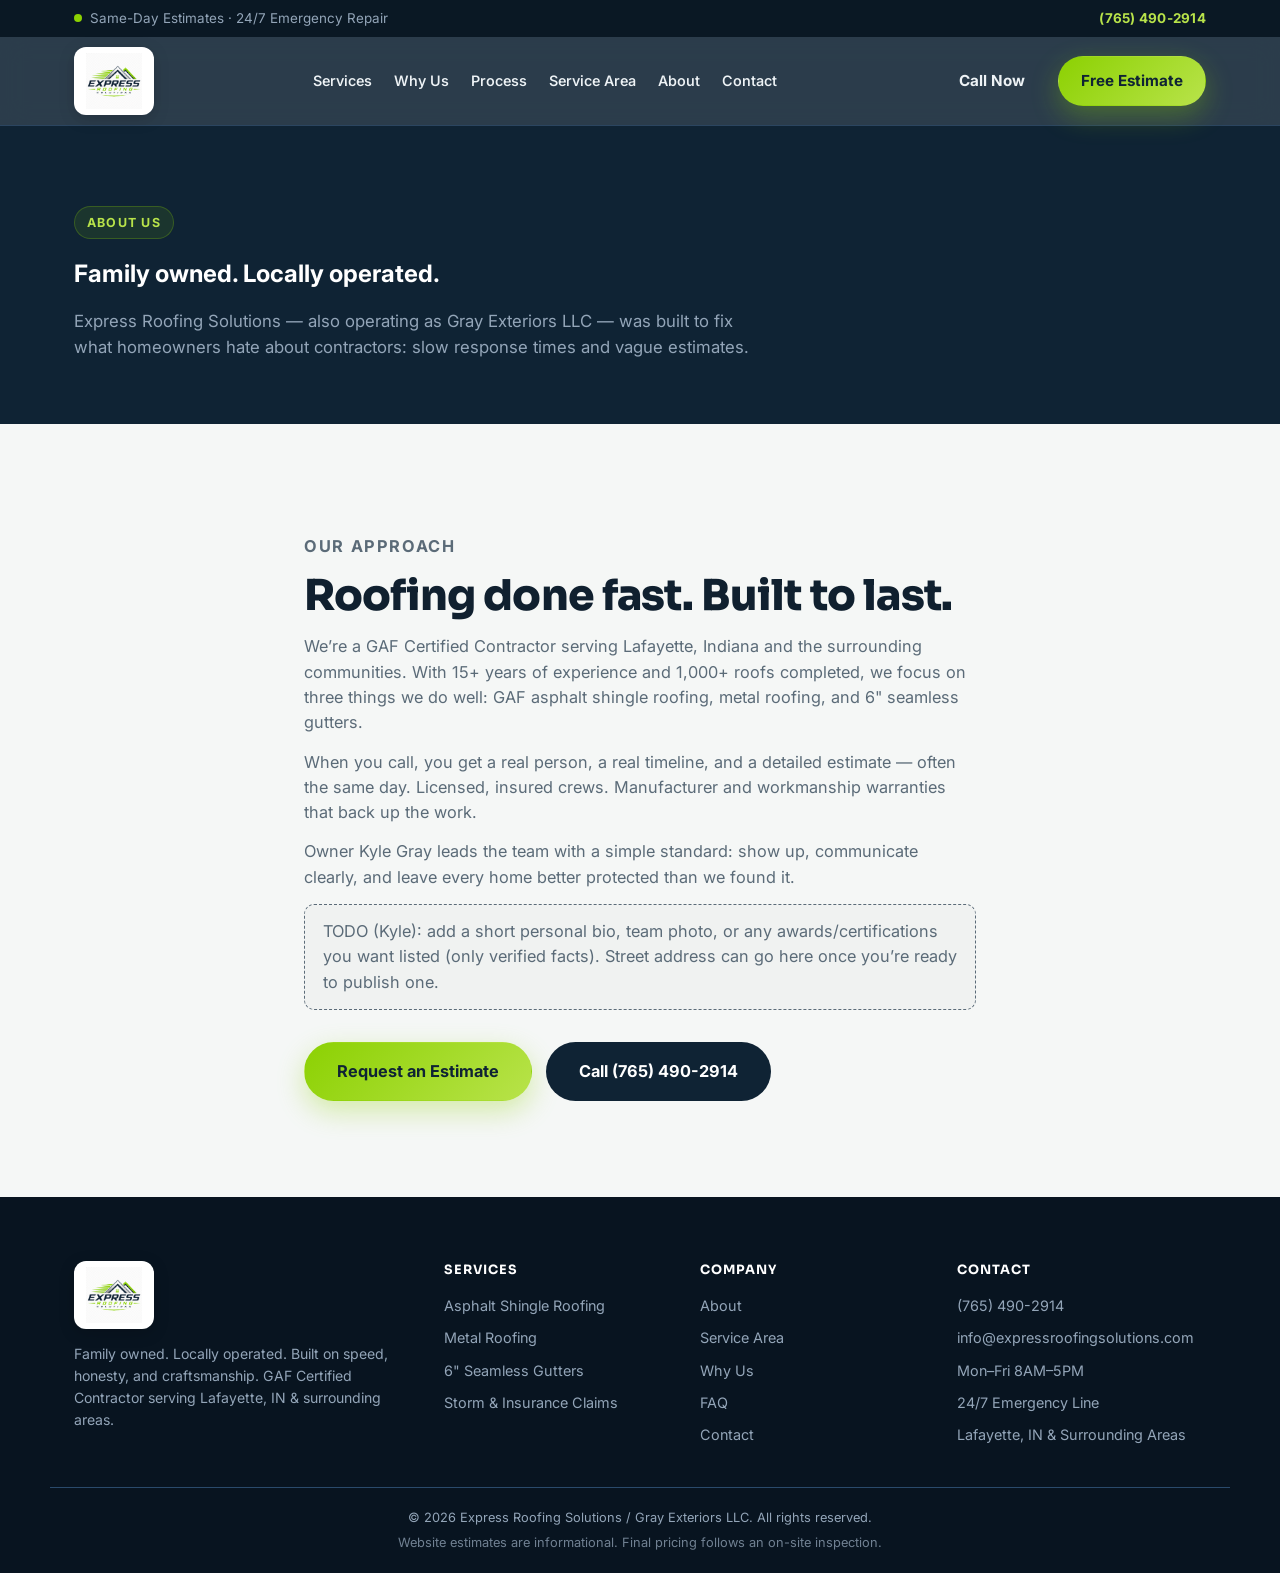
==== about.html @ 1168620a "Redesign v2: high-converting ERS marketing site Cinematic hero, sticky header + mobile CTA bar, stat" ====
<!DOCTYPE html>
<html lang="en">
<head>
<meta charset="UTF-8">
<meta name="viewport" content="width=device-width, initial-scale=1.0">
<title>About Express Roofing Solutions | Lafayette IN Roofing Contractor</title>
<meta name="description" content="Meet Express Roofing Solutions / Gray Exteriors LLC — a GAF Certified, family-owned roofing contractor serving Lafayette, IN. Call (765) 490-2914.">
<link rel="canonical" href="https://expressroofingsolutions.com/about.html">
<meta name="robots" content="index, follow">
<meta property="og:type" content="website">
<meta property="og:locale" content="en_US">
<meta property="og:site_name" content="Express Roofing Solutions">
<meta property="og:title" content="About Express Roofing Solutions | Lafayette IN Roofing Contractor">
<meta property="og:description" content="Meet Express Roofing Solutions / Gray Exteriors LLC — a GAF Certified, family-owned roofing contractor serving Lafayette, IN. Call (765) 490-2914.">
<meta property="og:url" content="https://expressroofingsolutions.com/about.html">
<meta property="og:image" content="https://expressroofingsolutions.com/assets/photos/roof-replacement-aerial.jpg">
<meta name="twitter:card" content="summary_large_image">
<meta name="twitter:title" content="About Express Roofing Solutions | Lafayette IN Roofing Contractor">
<meta name="twitter:description" content="Meet Express Roofing Solutions / Gray Exteriors LLC — a GAF Certified, family-owned roofing contractor serving Lafayette, IN. Call (765) 490-2914.">
<meta name="twitter:image" content="https://expressroofingsolutions.com/assets/photos/roof-replacement-aerial.jpg">
<link rel="preconnect" href="https://fonts.googleapis.com">
<link rel="preconnect" href="https://fonts.gstatic.com" crossorigin>
<link href="https://fonts.googleapis.com/css2?family=Inter:wght@400;500;600;700;800;900&family=Sora:wght@600;700;800&display=swap" rel="stylesheet">
<link rel="stylesheet" href="styles.css">
<link rel="icon" href="assets/favicon.svg" type="image/svg+xml">
<link rel="alternate icon" href="assets/favicon-32.png" type="image/png">
<link rel="apple-touch-icon" href="assets/apple-touch-icon.png">

</head>
<body>
<div class="topbar">
  <div class="container topbar-inner">
    <p class="topbar-msg"><span class="pulse-dot" aria-hidden="true"></span> Same-Day Estimates &middot; 24/7 Emergency Repair</p>
    <a href="tel:+17654902914" class="topbar-phone">(765) 490-2914</a>
  </div>
</div>
<header class="site-header" id="site-header">
  <div class="container header-inner">
    <a href="index.html" class="logo" aria-label="Express Roofing Solutions home">
      <span class="logo-badge"><img src="assets/logo.png" alt="Express Roofing Solutions" class="logo-img" width="180" height="72"></span>
    </a>
    <nav class="main-nav" id="main-nav" aria-label="Primary">
      <a href="index.html#services">Services</a>
      <a href="index.html#why-us">Why Us</a>
      <a href="index.html#process">Process</a>
      <a href="lafayette-roofing.html">Service Area</a>
      <a href="about.html">About</a>
      <a href="index.html#contact">Contact</a>
    </nav>
    <div class="header-cta">
      <a href="tel:+17654902914" class="btn btn-ghost">Call Now</a>
      <a href="index.html#contact" class="btn btn-primary">Free Estimate</a>
    </div>
    <button class="nav-toggle" id="nav-toggle" aria-label="Toggle menu" aria-expanded="false" aria-controls="main-nav">
      <span></span><span></span><span></span>
    </button>
  </div>
</header>
<div class="mobile-cta-bar" role="region" aria-label="Quick actions">
  <a href="tel:+17654902914" class="btn btn-outline btn-sm">Call Now</a>
  <a href="index.html#contact" class="btn btn-primary btn-sm">Free Estimate</a>
</div>


<main>
  <section class="about-hero">
    <div class="container">
      <p class="eyebrow">About Us</p>
      <h1>Family owned. Locally operated.</h1>
      <p class="section-sub" style="margin-top:16px">Express Roofing Solutions — also operating as Gray Exteriors LLC — was built to fix what homeowners hate about contractors: slow response times and vague estimates.</p>
    </div>
  </section>
  <section class="service-detail">
    <div class="container prose">
      <p class="section-eyebrow">Our Approach</p>
      <h2 class="section-title">Roofing done fast. Built to last.</h2>
      <p>We’re a GAF Certified Contractor serving Lafayette, Indiana and the surrounding communities. With 15+ years of experience and 1,000+ roofs completed, we focus on three things we do well: GAF asphalt shingle roofing, metal roofing, and 6&quot; seamless gutters.</p>
      <p>When you call, you get a real person, a real timeline, and a detailed estimate — often the same day. Licensed, insured crews. Manufacturer and workmanship warranties that back up the work.</p>
      <p>Owner Kyle Gray leads the team with a simple standard: show up, communicate clearly, and leave every home better protected than we found it.</p>
      <p class="placeholder-note">TODO (Kyle): add a short personal bio, team photo, or any awards/certifications you want listed (only verified facts). Street address can go here once you’re ready to publish one.</p>
      <div class="hero-actions" style="margin-top:32px">
        <a href="index.html#contact" class="btn btn-primary btn-lg">Request an Estimate</a>
        <a href="tel:+17654902914" class="btn btn-dark btn-lg">Call (765) 490-2914</a>
      </div>
    </div>
  </section>
</main>

<footer class="site-footer">
  <div class="container footer-inner">
    <div class="footer-brand">
      <a href="index.html" class="logo" aria-label="Express Roofing Solutions home">
        <span class="logo-badge"><img src="assets/logo.png" alt="Express Roofing Solutions" class="logo-img" width="160" height="64"></span>
      </a>
      <p>Family owned. Locally operated. Built on speed, honesty, and craftsmanship. GAF Certified Contractor serving Lafayette, IN &amp; surrounding areas.</p>
    </div>
    <div class="footer-col">
      <h5>Services</h5>
      <a href="asphalt-shingle-roofing.html">Asphalt Shingle Roofing</a>
      <a href="metal-roofing.html">Metal Roofing</a>
      <a href="seamless-gutters.html">6&quot; Seamless Gutters</a>
      <a href="storm-damage-insurance-claims.html">Storm &amp; Insurance Claims</a>
    </div>
    <div class="footer-col">
      <h5>Company</h5>
      <a href="about.html">About</a>
      <a href="lafayette-roofing.html">Service Area</a>
      <a href="index.html#why-us">Why Us</a>
      <a href="index.html#faq">FAQ</a>
      <a href="index.html#contact">Contact</a>
    </div>
    <div class="footer-col">
      <h5>Contact</h5>
      <a href="tel:+17654902914">(765) 490-2914</a>
      <a href="mailto:info@expressroofingsolutions.com">info@expressroofingsolutions.com</a>
      <span>Mon–Fri 8AM–5PM</span>
      <span>24/7 Emergency Line</span>
      <span>Lafayette, IN &amp; Surrounding Areas</span>
    </div>
  </div>
  <div class="container footer-bottom">
    <p>© 2026 Express Roofing Solutions / Gray Exteriors LLC. All rights reserved.</p>
    <p class="footer-fine">Website estimates are informational. Final pricing follows an on-site inspection.</p>
  </div>
</footer>
<script src="script.js" defer></script>

</body>
</html>
---- styles.css ----
/* ===========================================================
   Express Roofing Solutions — redesign-v2
   Palette: navy #0f2334 / #16304a / #1b3a58 · lime #8cd102
   =========================================================== */

:root {
  --bg: #0f2334;
  --bg-alt: #16304a;
  --surface: #1b3a58;
  --border: #2a4a6b;
  --white: #ffffff;
  --text: #eef3f6;
  --text-muted: #93a5b8;
  --accent: #8cd102;
  --accent-2: #b8e34a;
  --accent-contrast: #0f2334;
  --light-bg: #f5f7f6;
  --light-surface: #ffffff;
  --light-text: #10202f;
  --light-muted: #5b6b78;
  --font-head: "Sora", "Inter", system-ui, sans-serif;
  --font-body: "Inter", system-ui, sans-serif;
  --radius: 16px;
  --radius-sm: 10px;
  --container: 1180px;
  --shadow-lg: 0 24px 60px rgba(0,0,0,.45);
  --shadow-card: 0 16px 40px rgba(15,35,52,.1);
  --ease: cubic-bezier(.22,.61,.36,1);
}

* { box-sizing: border-box; margin: 0; padding: 0; }
html { scroll-behavior: smooth; scroll-padding-top: 96px; }
body {
  font-family: var(--font-body);
  background: var(--light-bg);
  color: var(--light-text);
  line-height: 1.55;
  -webkit-font-smoothing: antialiased;
  overflow-x: hidden;
}
img, svg { display: block; max-width: 100%; height: auto; }
a { color: inherit; text-decoration: none; }
ul { list-style: none; }
button { font: inherit; cursor: pointer; }
:focus-visible { outline: 3px solid var(--accent); outline-offset: 3px; }

.container { max-width: var(--container); margin: 0 auto; padding: 0 24px; }
.sr-only { position:absolute; width:1px; height:1px; padding:0; margin:-1px; overflow:hidden; clip:rect(0,0,0,0); border:0; }

/* Reveal on scroll */
.reveal { opacity: 0; transform: translateY(28px); transition: opacity .7s var(--ease), transform .7s var(--ease); }
.reveal.is-visible { opacity: 1; transform: none; }
.reveal-delay-1 { transition-delay: .08s; }
.reveal-delay-2 { transition-delay: .16s; }
.reveal-delay-3 { transition-delay: .24s; }

/* Buttons */
.btn {
  display: inline-flex; align-items: center; justify-content: center; gap: 8px;
  padding: 12px 22px; border-radius: 999px; font-weight: 700; font-size: .95rem;
  border: 1px solid transparent; transition: transform .18s var(--ease), box-shadow .2s ease, background .2s ease, border-color .2s ease, color .2s ease;
  white-space: nowrap;
}
.btn:hover { transform: translateY(-2px); }
.btn:active { transform: translateY(0); }
.btn-primary {
  background: linear-gradient(135deg, var(--accent), var(--accent-2));
  color: var(--accent-contrast);
  box-shadow: 0 10px 28px rgba(140,209,2,.32);
}
.btn-primary:hover { box-shadow: 0 14px 34px rgba(140,209,2,.42); }
.btn-outline { border-color: rgba(255,255,255,.28); color: var(--text); background: rgba(255,255,255,.04); backdrop-filter: blur(6px); }
.btn-outline:hover { border-color: var(--accent-2); color: var(--accent-2); }
.btn-ghost { color: var(--text); background: transparent; }
.btn-lg { padding: 16px 32px; font-size: 1.02rem; }
.btn-sm { padding: 10px 16px; font-size: .88rem; }
.btn-dark {
  background: var(--bg); color: var(--white); box-shadow: none;
}
.btn-dark:hover { background: var(--bg-alt); }

/* Top bar */
.topbar { background: #0a1824; color: var(--text-muted); font-size: .84rem; }
.topbar-inner { display:flex; justify-content:space-between; align-items:center; padding: 8px 24px; gap: 12px; }
.topbar-msg { display:flex; align-items:center; gap: 8px; }
.pulse-dot {
  width: 8px; height: 8px; border-radius: 50%; background: var(--accent);
  box-shadow: 0 0 0 0 rgba(140,209,2,.55); animation: pulse 2s infinite;
}
@keyframes pulse {
  0% { box-shadow: 0 0 0 0 rgba(140,209,2,.55); }
  70% { box-shadow: 0 0 0 10px rgba(140,209,2,0); }
  100% { box-shadow: 0 0 0 0 rgba(140,209,2,0); }
}
.topbar-phone { color: var(--accent-2); font-weight: 700; letter-spacing: .02em; }

/* Header */
.site-header {
  position: sticky; top: 0; z-index: 100;
  background: rgba(15,35,52,.88);
  backdrop-filter: blur(14px) saturate(140%);
  border-bottom: 1px solid rgba(42,74,107,.65);
  transition: box-shadow .25s ease, background .25s ease;
}
.site-header.scrolled { box-shadow: 0 12px 32px rgba(0,0,0,.35); background: rgba(10,24,36,.95); }
.header-inner { display:flex; align-items:center; justify-content:space-between; padding: 10px 24px; gap: 20px; }
.logo { display:flex; align-items:center; }
.logo-badge {
  display:flex; align-items:center; background: var(--white);
  border-radius: 12px; padding: 6px 12px;
  box-shadow: 0 4px 16px rgba(0,0,0,.18);
}
.logo-img { height: 56px; width: auto; }
.main-nav { display:flex; gap: 22px; flex-wrap: wrap; }
.main-nav a {
  color: var(--text); font-weight: 550; font-size: .9rem;
  position: relative; transition: color .2s ease;
}
.main-nav a::after {
  content:""; position:absolute; left:0; right:100%; bottom:-6px; height:2px;
  background: linear-gradient(90deg, var(--accent), var(--accent-2));
  transition: right .25s var(--ease);
}
.main-nav a:hover, .main-nav a.is-active { color: var(--accent-2); }
.main-nav a:hover::after, .main-nav a.is-active::after { right: 0; }
.header-cta { display:flex; align-items:center; gap: 10px; }
.nav-toggle {
  display:none; flex-direction:column; gap:5px; background:none; border:none; padding:8px;
}
.nav-toggle span { width:22px; height:2px; background:var(--white); border-radius:2px; transition: transform .2s ease, opacity .2s ease; }

/* Mobile CTA bar */
.mobile-cta-bar {
  display: none;
  position: fixed; left: 12px; right: 12px; bottom: 12px; z-index: 90;
  gap: 8px; padding: 10px; border-radius: 999px;
  background: rgba(15,35,52,.94); backdrop-filter: blur(12px);
  border: 1px solid var(--border); box-shadow: 0 16px 40px rgba(0,0,0,.4);
}
.mobile-cta-bar .btn { flex: 1; }

/* Hero */
.hero {
  position: relative; background:
    radial-gradient(ellipse 80% 60% at 85% -10%, rgba(140,209,2,.18), transparent 55%),
    radial-gradient(ellipse 50% 40% at 10% 100%, rgba(27,58,88,.9), transparent 60%),
    linear-gradient(165deg, #0a1824 0%, var(--bg) 45%, #132b40 100%);
  color: var(--white); overflow: hidden; padding: 72px 0 64px; min-height: min(88vh, 820px);
  display: flex; align-items: center;
}
.hero-grid-bg {
  position:absolute; inset:0; opacity:.18; pointer-events:none;
  background-image:
    linear-gradient(rgba(255,255,255,.04) 1px, transparent 1px),
    linear-gradient(90deg, rgba(255,255,255,.04) 1px, transparent 1px);
  background-size: 48px 48px;
  mask-image: radial-gradient(ellipse at center, black 30%, transparent 75%);
}
.hero-inner {
  display:grid; grid-template-columns: 1.05fr .95fr; align-items:center; gap: 48px; position:relative;
}
.eyebrow {
  display:inline-flex; align-items:center; gap:8px;
  color: var(--accent-2); font-weight: 700; letter-spacing: .1em; text-transform: uppercase;
  font-size: .78rem; margin-bottom: 16px;
  padding: 6px 12px; border-radius: 999px;
  background: rgba(140,209,2,.1); border: 1px solid rgba(140,209,2,.25);
}
.hero h1 {
  font-family: var(--font-head);
  font-size: clamp(2.55rem, 5.4vw, 4rem);
  font-weight: 800; line-height: 1.05; letter-spacing: -.025em;
}
.text-accent {
  background: linear-gradient(120deg, var(--accent), var(--accent-2));
  -webkit-background-clip: text; background-clip: text; color: transparent;
}
.hero-sub { margin-top: 20px; color: var(--text-muted); font-size: 1.08rem; max-width: 48ch; }
.hero-actions { display:flex; gap: 14px; flex-wrap: wrap; margin-top: 30px; }
.hero-trust { display:flex; gap: 18px; margin-top: 32px; flex-wrap: wrap; }
.hero-trust li {
  color: var(--text-muted); font-size: .84rem; font-weight: 600;
  padding-left: 20px; position: relative;
}
.hero-trust li::before {
  content: ""; position:absolute; left:0; top: .35em; width: 12px; height: 12px;
  background: url("data:image/svg+xml,%3Csvg xmlns='http://www.w3.org/2000/svg' viewBox='0 0 16 16' fill='%238cd102'%3E%3Cpath d='M6.5 11.5 3 8l1.2-1.2L6.5 9.1l5.3-5.3L13 5z'/%3E%3C/svg%3E") center/contain no-repeat;
}
.hero-visual { position: relative; }
.hero-photo-frame {
  position: relative; border-radius: calc(var(--radius) + 4px); overflow: hidden;
  border: 1px solid rgba(255,255,255,.12); box-shadow: var(--shadow-lg);
}
.hero-photo { width: 100%; height: 440px; object-fit: cover; display:block; }
.hero-photo-frame::after {
  content:""; position:absolute; inset:0;
  background: linear-gradient(180deg, transparent 55%, rgba(10,24,36,.55));
  pointer-events:none;
}
.hero-badge {
  position:absolute; left: 18px; bottom: 18px; z-index: 2;
  background: rgba(15,35,52,.88); border: 1px solid rgba(140,209,2,.35);
  color: var(--white); padding: 12px 16px; border-radius: 14px; backdrop-filter: blur(8px);
  display:flex; flex-direction:column; gap: 2px;
}
.hero-badge strong { color: var(--accent-2); font-family: var(--font-head); font-size: 1.15rem; }
.hero-badge span { font-size: .78rem; color: var(--text-muted); }
.hero-float {
  position:absolute; top: 18px; right: -12px; z-index: 3;
  background: linear-gradient(135deg, var(--accent), var(--accent-2));
  color: var(--accent-contrast); font-weight: 800; font-size: .78rem;
  padding: 10px 14px; border-radius: 12px; box-shadow: 0 12px 28px rgba(140,209,2,.35);
  transform: rotate(3deg);
}

/* Stats */
.stats {
  background: linear-gradient(90deg, var(--bg-alt), #1a3550 50%, var(--bg-alt));
  border-block: 1px solid var(--border);
}
.stats-grid {
  display:grid; grid-template-columns: repeat(4, 1fr); padding: 40px 24px; gap: 12px;
}
.stat {
  text-align:center; display:flex; flex-direction:column; gap: 6px;
  padding: 8px; border-right: 1px solid var(--border);
}
.stat:last-child { border-right: none; }
.stat-num {
  font-family: var(--font-head); font-size: 2rem; font-weight: 800;
  background: linear-gradient(120deg, var(--accent-2), var(--accent));
  -webkit-background-clip: text; background-clip: text; color: transparent;
}
.stat-label { font-size: .78rem; color: var(--text-muted); text-transform: uppercase; letter-spacing: .06em; }

/* Sections */
section { padding: 96px 0; }
.section-eyebrow {
  color: var(--accent); font-weight: 700; text-transform: uppercase;
  letter-spacing: .1em; font-size: .78rem; margin-bottom: 12px;
}
.section-title {
  font-family: var(--font-head);
  font-size: clamp(1.85rem, 3.5vw, 2.65rem);
  font-weight: 800; letter-spacing: -.02em; max-width: 22ch; line-height: 1.15;
}
.section-sub { color: var(--light-muted); margin-top: 14px; max-width: 62ch; font-size: 1.05rem; }
.section-head { margin-bottom: 12px; }

/* Services */
.services { background: var(--light-bg); }
.services-grid { display:grid; grid-template-columns: repeat(3, 1fr); gap: 22px; margin-top: 48px; }
.service-card {
  background: var(--light-surface); border: 1px solid #e2e8ec; border-radius: var(--radius);
  overflow: hidden; transition: transform .25s var(--ease), box-shadow .25s ease, border-color .25s ease;
  display: flex; flex-direction: column; height: 100%;
}
.service-card:hover {
  transform: translateY(-6px); box-shadow: var(--shadow-card); border-color: rgba(140,209,2,.45);
}
.service-photo-link { display:block; overflow:hidden; position:relative; }
.service-photo { width:100%; height: 210px; object-fit: cover; transition: transform .45s var(--ease); }
.service-card:hover .service-photo { transform: scale(1.07); }
.service-photo-fallback {
  height: 210px; display:flex; align-items:center; justify-content:center; text-align:center;
  background: linear-gradient(145deg, var(--bg), var(--surface)); color: var(--text-muted);
  padding: 24px; font-size: .9rem; font-weight: 600;
}
.service-body { padding: 24px 22px 26px; display:flex; flex-direction:column; gap: 10px; flex:1; }
.service-card h3 { font-family: var(--font-head); font-size: 1.2rem; }
.service-card p { color: var(--light-muted); font-size: .94rem; flex:1; }
.service-link { font-weight: 700; font-size: .9rem; color: #5f9000; }
.service-link:hover { color: var(--accent-contrast); }

/* Why us */
.why-us {
  background:
    radial-gradient(ellipse at 0% 50%, rgba(140,209,2,.12), transparent 45%),
    var(--bg);
  color: var(--white);
}
.why-us .section-sub { color: var(--text-muted); }
.why-grid { display:grid; grid-template-columns: repeat(2, 1fr); gap: 18px; margin-top: 42px; }
.why-item {
  background: rgba(255,255,255,.03); border: 1px solid rgba(255,255,255,.08);
  border-radius: var(--radius); padding: 24px; position: relative; overflow: hidden;
  transition: border-color .2s ease, transform .2s ease;
}
.why-item:hover { border-color: rgba(140,209,2,.4); transform: translateY(-3px); }
.why-item::before {
  content:""; position:absolute; left:0; top:0; bottom:0; width:3px;
  background: linear-gradient(180deg, var(--accent), var(--accent-2));
}
.why-icon {
  width: 42px; height: 42px; border-radius: 12px; margin-bottom: 14px;
  display:grid; place-items:center;
  background: rgba(140,209,2,.12); color: var(--accent-2); font-size: 1.2rem;
}
.why-item h4 { font-family: var(--font-head); margin-bottom: 8px; font-size: 1.05rem; }
.why-item p { color: var(--text-muted); font-size: .93rem; }

/* Process */
.process { background: var(--light-bg); }
.process-grid { display:grid; grid-template-columns: repeat(4, 1fr); gap: 18px; margin-top: 48px; position:relative; }
.process-step {
  background: var(--light-surface); border-radius: var(--radius); padding: 28px 22px;
  border: 1px solid #e2e8ec; position: relative; transition: transform .2s ease, box-shadow .2s ease;
}
.process-step:hover { transform: translateY(-4px); box-shadow: var(--shadow-card); }
.process-num {
  font-family: var(--font-head); font-size: 2.4rem; font-weight: 800;
  background: linear-gradient(135deg, rgba(140,209,2,.35), rgba(140,209,2,.05));
  -webkit-background-clip: text; background-clip: text; color: transparent;
  line-height: 1;
}
.process-step h3 { font-family: var(--font-head); margin: 12px 0 8px; font-size: 1.08rem; }
.process-step p { color: var(--light-muted); font-size: .92rem; }

/* Gallery */
.gallery { background: var(--bg); color: var(--white); }
.gallery .section-sub { color: var(--text-muted); }
.gallery-grid { display:grid; grid-template-columns: repeat(3, 1fr); gap: 16px; margin-top: 42px; }
.gallery-item, .gallery-thumb {
  padding:0; border:none; background:none; cursor:pointer; border-radius: var(--radius);
  overflow:hidden; aspect-ratio: 4/3; border: 1px solid var(--border); position:relative;
}
.gallery-item img, .gallery-thumb img { width:100%; height:100%; object-fit:cover; transition: transform .4s var(--ease); }
.gallery-item:hover img, .gallery-thumb:hover img { transform: scale(1.06); }
.gallery-placeholder {
  display:flex; flex-direction:column; align-items:center; justify-content:center; gap: 8px;
  background: linear-gradient(145deg, var(--bg-alt), var(--surface));
  color: var(--text-muted); text-align:center; padding: 20px; height:100%;
  border: 1px dashed var(--border); border-radius: var(--radius);
}
.gallery-placeholder strong { color: var(--accent-2); font-size: .85rem; letter-spacing: .04em; text-transform: uppercase; }
.gallery-placeholder span { font-size: .82rem; max-width: 22ch; }
.gallery-caption {
  position:absolute; left:0; right:0; bottom:0; padding: 12px 14px;
  background: linear-gradient(transparent, rgba(0,0,0,.7)); color:#fff; font-size: .82rem; font-weight: 600;
  text-align:left;
}

/* Storm / insurance */
.storm {
  background: linear-gradient(120deg, #101f2e, #16304a 40%, #1a3d2a);
  color: var(--white); position: relative; overflow: hidden;
}
.storm-inner { display:grid; grid-template-columns: 1.1fr .9fr; gap: 40px; align-items:center; position:relative; }
.storm .section-sub { color: var(--text-muted); }
.storm-list { margin-top: 24px; display:flex; flex-direction:column; gap: 12px; }
.storm-list li {
  display:flex; gap: 12px; align-items:flex-start; color: var(--text);
  background: rgba(255,255,255,.04); border: 1px solid rgba(255,255,255,.08);
  border-radius: 12px; padding: 14px 16px;
}
.storm-list li::before { content:"✓"; color: var(--accent-2); font-weight: 800; }
.storm-panel {
  background: rgba(15,35,52,.55); border: 1px solid rgba(140,209,2,.3);
  border-radius: var(--radius); padding: 28px; backdrop-filter: blur(8px);
}
.storm-panel h3 { font-family: var(--font-head); margin-bottom: 10px; }
.storm-panel p { color: var(--text-muted); margin-bottom: 20px; font-size: .95rem; }

/* Service area */
.service-area { background: var(--light-bg); }
.towns-grid {
  display:grid; grid-template-columns: repeat(5, 1fr); gap: 12px; margin-top: 40px;
}
.town-chip {
  background: var(--light-surface); border: 1px solid #e2e8ec; border-radius: 12px;
  padding: 14px 12px; text-align:center; font-weight: 650; font-size: .92rem;
  transition: border-color .2s ease, transform .2s ease, box-shadow .2s ease;
}
.town-chip:hover { border-color: var(--accent); transform: translateY(-2px); box-shadow: 0 8px 20px rgba(15,35,52,.08); }

/* Financing / warranty callout */
.callout-strip {
  background: var(--light-surface); border: 1px solid #e2e8ec; border-radius: var(--radius);
  padding: 28px; display:grid; grid-template-columns: 1fr 1fr; gap: 24px; margin-top: 48px;
}
.callout-card h3 { font-family: var(--font-head); margin-bottom: 8px; font-size: 1.1rem; }
.callout-card p { color: var(--light-muted); font-size: .94rem; }

/* FAQ */
.faq { background: var(--bg); color: var(--white); }
.faq .section-sub { color: var(--text-muted); }
.faq-list { margin-top: 40px; display:flex; flex-direction:column; gap: 10px; max-width: 820px; }
.faq-item {
  border: 1px solid var(--border); border-radius: 14px; background: rgba(255,255,255,.03);
  overflow: hidden;
}
.faq-item summary {
  list-style: none; cursor: pointer; padding: 18px 20px; font-weight: 700;
  font-family: var(--font-head); display:flex; justify-content:space-between; gap: 16px; align-items:center;
}
.faq-item summary::-webkit-details-marker { display:none; }
.faq-item summary::after {
  content:"+"; color: var(--accent-2); font-size: 1.4rem; font-weight: 500; line-height: 1;
  transition: transform .2s ease;
}
.faq-item[open] summary::after { content:"–"; }
.faq-item .faq-body { padding: 0 20px 18px; color: var(--text-muted); font-size: .95rem; }

/* CTA banner */
.cta-banner {
  background: linear-gradient(120deg, var(--accent), var(--accent-2));
  color: var(--accent-contrast); text-align: center; padding: 72px 0;
}
.cta-inner h2 { font-family: var(--font-head); font-size: clamp(1.7rem, 3.2vw, 2.4rem); font-weight: 800; }
.cta-inner p { margin: 12px 0 26px; opacity: .85; font-size: 1.05rem; }
.cta-actions { display:flex; gap: 12px; justify-content:center; flex-wrap:wrap; }

/* Contact */
.contact { background: var(--bg); color: var(--white); }
.contact .section-sub { color: var(--text-muted); }
.contact-inner { display:grid; grid-template-columns: 1fr 1.05fr; gap: 48px; align-items:start; }
.contact-details { margin-top: 28px; display:flex; flex-direction:column; gap: 12px; }
.contact-details a { color: var(--accent-2); font-weight: 650; }
.contact-details li { color: var(--text-muted); font-size: .95rem; }
.contact-details strong { color: var(--text); }
.contact-form-wrapper {
  background: var(--surface); border: 1px solid var(--border); border-radius: var(--radius);
  padding: 12px; min-height: 520px; box-shadow: 0 20px 50px rgba(0,0,0,.25);
}
.contact-form-wrapper iframe {
  width:100%; height:100%; min-height: 500px; border:none; border-radius: 10px;
}
.instant-estimate {
  margin-top: 22px; padding: 16px 18px; border-radius: 12px;
  border: 1px dashed rgba(140,209,2,.4); background: rgba(140,209,2,.06);
}
.instant-estimate p { color: var(--text-muted); font-size: .88rem; margin-bottom: 10px; }
.instant-estimate a { color: var(--accent-2); font-weight: 700; font-size: .92rem; }

/* Testimonials placeholder (hidden until real reviews) */
.testimonials-placeholder { display: none !important; }

/* Service pages */
.service-hero {
  background:
    radial-gradient(ellipse at 80% 0%, rgba(140,209,2,.15), transparent 50%),
    var(--bg);
  color: var(--white); padding: 72px 0 64px;
}
.back-link {
  display:inline-flex; align-items:center; gap:6px; color: var(--text-muted);
  font-size: .85rem; font-weight: 650; margin-bottom: 20px;
}
.back-link:hover { color: var(--accent-2); }
.service-hero h1 {
  font-family: var(--font-head); font-size: clamp(2rem, 4.5vw, 3.1rem);
  font-weight: 800; letter-spacing: -.02em; max-width: 18ch;
}
.service-hero .hero-sub { max-width: 60ch; }
.service-hero .hero-actions { margin-top: 26px; }
.service-detail { background: var(--light-bg); }
.placeholder-note {
  margin-top: 18px; padding: 14px 18px; border: 1px dashed var(--light-muted);
  border-radius: 10px; font-size: .85rem; color: var(--light-muted); background: rgba(0,0,0,.02);
}
.service-colors { background: var(--bg); color: var(--white); }
.service-colors .section-sub, .service-colors .placeholder-note { color: var(--text-muted); }
.service-colors .placeholder-note { border-color: var(--border); background: transparent; }
.color-grid { display:grid; grid-template-columns: repeat(6, 1fr); gap: 14px; margin-top: 32px; }
.color-swatch {
  border-radius: 10px; overflow:hidden; border: 1px solid var(--border);
  background: var(--surface); text-align:center;
}
.color-swatch-block { height: 64px; }
.color-swatch span { display:block; padding: 8px 6px; font-size: .72rem; font-weight: 600; color: var(--text-muted); }
.service-warranty { background: var(--light-bg); }
.warranty-grid { display:grid; grid-template-columns: repeat(2, 1fr); gap: 20px; margin-top: 32px; }
.warranty-card {
  background: var(--light-surface); border: 1px solid #e2e8ec; border-radius: var(--radius); padding: 24px;
}
.warranty-card h4 { font-family: var(--font-head); margin-bottom: 8px; }
.warranty-card p { color: var(--light-muted); font-size: .92rem; }

/* Lightbox */
.lightbox {
  position: fixed; inset: 0; background: rgba(8,15,24,.92);
  display:flex; align-items:center; justify-content:center; z-index: 1000; padding: 40px;
}
.lightbox[hidden] { display:none; }
.lightbox img { max-width: 90vw; max-height: 85vh; border-radius: 10px; box-shadow: 0 30px 80px rgba(0,0,0,.6); }
.lightbox-close {
  position:absolute; top:22px; right:28px; background:none; border:none;
  color: var(--white); font-size: 2.4rem; line-height:1;
}
.lightbox-close:hover { color: var(--accent-2); }

/* About page extras */
.prose { max-width: 72ch; }
.prose p { margin-top: 14px; color: var(--light-muted); font-size: 1.02rem; }
.about-hero { background: var(--bg); color: var(--white); padding: 80px 0 64px; }
.about-hero .section-sub { color: var(--text-muted); }

/* Footer */
.site-footer { background: #081420; color: var(--text-muted); padding-top: 64px; }
.footer-inner {
  display:grid; grid-template-columns: 1.5fr 1fr 1fr 1.1fr; gap: 30px;
  padding-bottom: 40px; border-bottom: 1px solid var(--border);
}
.footer-brand p { margin-top: 14px; font-size: .88rem; max-width: 36ch; }
.footer-col { display:flex; flex-direction:column; gap: 10px; }
.footer-col h5 {
  font-family: var(--font-head); color: var(--white); font-size: .8rem;
  text-transform: uppercase; letter-spacing: .08em; margin-bottom: 4px;
}
.footer-col a, .footer-col span { font-size: .9rem; }
.footer-col a:hover { color: var(--accent-2); }
.footer-bottom { padding: 20px 24px; font-size: .8rem; text-align:center; display:flex; flex-direction:column; gap: 6px; }
.footer-fine { opacity: .75; }

/* Responsive */
@media (max-width: 1024px) {
  .process-grid { grid-template-columns: repeat(2, 1fr); }
  .towns-grid { grid-template-columns: repeat(3, 1fr); }
  .hero-photo { height: 340px; }
}
@media (max-width: 960px) {
  .hero-inner, .storm-inner, .contact-inner { grid-template-columns: 1fr; }
  .hero-visual { order: -1; }
  .hero-photo { height: 260px; }
  .hero-float { right: 12px; top: 12px; }
  .services-grid { grid-template-columns: 1fr; }
  .why-grid { grid-template-columns: 1fr; }
  .gallery-grid { grid-template-columns: 1fr 1fr; }
  .footer-inner { grid-template-columns: 1fr 1fr; }
  .stats-grid { grid-template-columns: repeat(2, 1fr); gap: 20px; }
  .stat:nth-child(2) { border-right: none; }
  .callout-strip { grid-template-columns: 1fr; }
  .color-grid { grid-template-columns: repeat(3, 1fr); }
  .warranty-grid { grid-template-columns: 1fr; }
  .logo-img { height: 48px; }
}
@media (max-width: 720px) {
  .main-nav, .header-cta { display: none; }
  .nav-toggle { display: flex; }
  .site-header.open .main-nav {
    display:flex; flex-direction:column; position:absolute;
    top:100%; left:0; right:0; background: var(--bg);
    padding: 18px 24px; border-bottom: 1px solid var(--border); gap: 16px;
  }
  .site-header.open .header-cta {
    display:flex; position:absolute; top: calc(100% + 220px);
    left:0; right:0; background: var(--bg); padding: 0 24px 20px; flex-direction:column;
  }
  .mobile-cta-bar { display:flex; }
  body { padding-bottom: 76px; }
  .topbar-inner { flex-direction: column; gap: 4px; text-align: center; }
  .process-grid, .gallery-grid, .towns-grid, .footer-inner { grid-template-columns: 1fr; }
  .stats-grid { grid-template-columns: 1fr 1fr; }
  section { padding: 72px 0; }
}
@media (prefers-reduced-motion: reduce) {
  html { scroll-behavior: auto; }
  .reveal { opacity: 1; transform: none; transition: none; }
  .pulse-dot { animation: none; }
  .btn:hover, .service-card:hover, .process-step:hover { transform: none; }
}
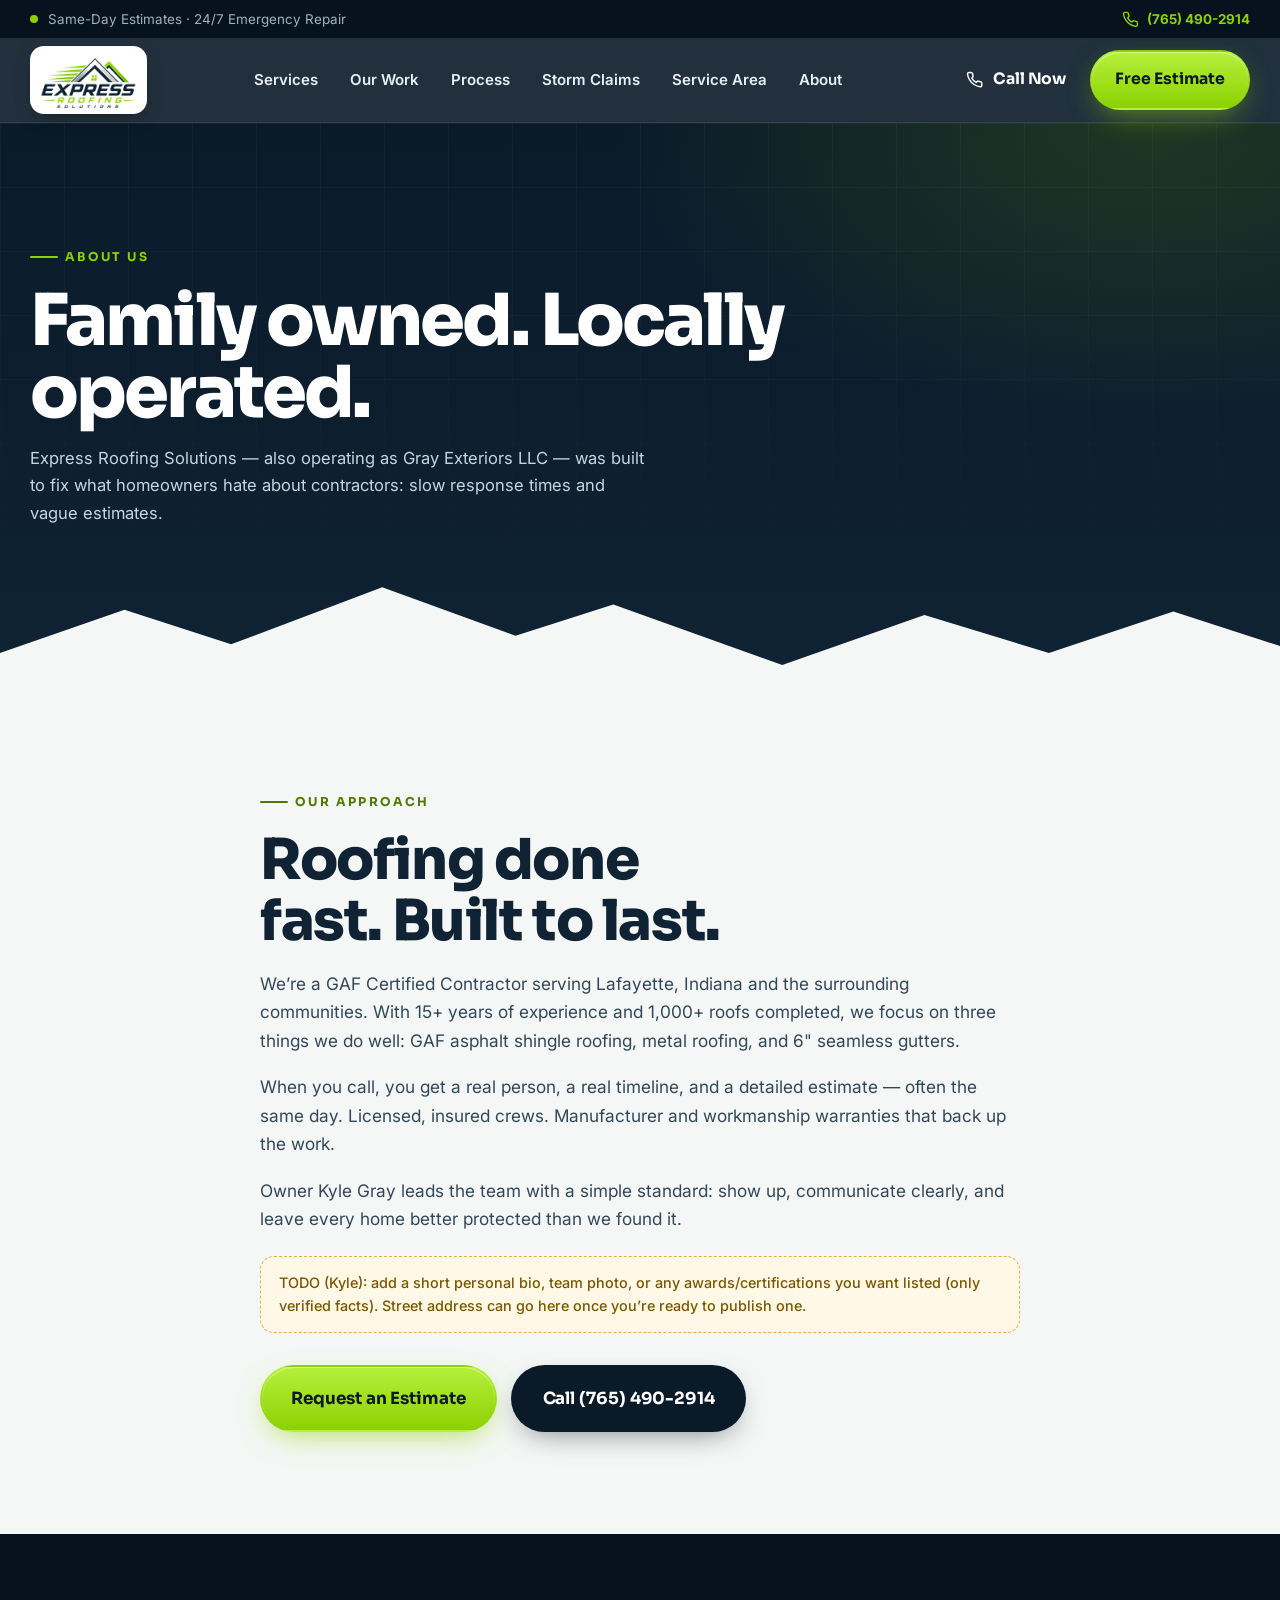
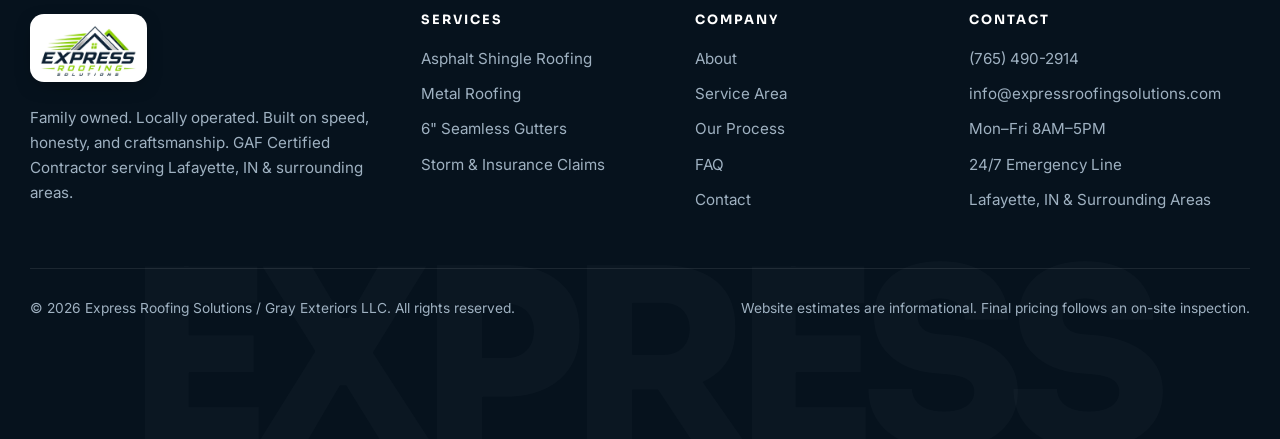
==== commit 8fafbe03: "Redesign v3: cinematic hero, bento services, before/after slider, sticky timeline, SVG service map, " ====
--- a/about.html
+++ b/about.html
@@ -2,6 +2,7 @@
 <html lang="en">
 <head>
 <meta charset="UTF-8">
+<meta name="theme-color" content="#0a1a29">
 <meta name="viewport" content="width=device-width, initial-scale=1.0">
 <title>About Express Roofing Solutions | Lafayette IN Roofing Contractor</title>
 <meta name="description" content="Meet Express Roofing Solutions / Gray Exteriors LLC — a GAF Certified, family-owned roofing contractor serving Lafayette, IN. Call (765) 490-2914.">
@@ -28,27 +29,57 @@
 
 </head>
 <body>
+<svg width="0" height="0" style="position:absolute" aria-hidden="true" focusable="false">
+  <symbol id="i-bolt" viewBox="0 0 24 24"><path d="M13 2 3 14h9l-1 8 10-12h-9l1-8z"/></symbol>
+  <symbol id="i-clipboard" viewBox="0 0 24 24"><rect x="8" y="2" width="8" height="4" rx="1"/><path d="M16 4h2a2 2 0 0 1 2 2v14a2 2 0 0 1-2 2H6a2 2 0 0 1-2-2V6a2 2 0 0 1 2-2h2"/><path d="M12 11h4M12 16h4M8 11h.01M8 16h.01"/></symbol>
+  <symbol id="i-shield" viewBox="0 0 24 24"><path d="M12 22s8-4 8-10V5l-8-3-8 3v7c0 6 8 10 8 10z"/><path d="m9 12 2 2 4-4"/></symbol>
+  <symbol id="i-award" viewBox="0 0 24 24"><circle cx="12" cy="8" r="6"/><path d="M15.5 12.9 17 22l-5-3-5 3 1.5-9.1"/></symbol>
+  <symbol id="i-phone" viewBox="0 0 24 24"><path d="M22 16.9v3a2 2 0 0 1-2.2 2 19.8 19.8 0 0 1-8.6-3.1 19.5 19.5 0 0 1-6-6A19.8 19.8 0 0 1 2.1 4.2 2 2 0 0 1 4.1 2h3a2 2 0 0 1 2 1.7c.1 1 .4 1.9.7 2.8a2 2 0 0 1-.5 2.1L8.1 9.9a16 16 0 0 0 6 6l1.3-1.3a2 2 0 0 1 2.1-.4c.9.3 1.9.6 2.8.7a2 2 0 0 1 1.7 2z"/></symbol>
+  <symbol id="i-arrow" viewBox="0 0 24 24"><path d="M5 12h14M13 6l6 6-6 6"/></symbol>
+  <symbol id="i-check" viewBox="0 0 24 24"><path d="M20 6 9 17l-5-5"/></symbol>
+  <symbol id="i-home" viewBox="0 0 24 24"><path d="m2 11 10-8 10 8"/><path d="M5 9.5V21h14V9.5"/><path d="M10 21v-6h4v6"/></symbol>
+  <symbol id="i-layers" viewBox="0 0 24 24"><path d="m12 2 10 5-10 5L2 7l10-5z"/><path d="m2 17 10 5 10-5"/><path d="m2 12 10 5 10-5"/></symbol>
+  <symbol id="i-metal" viewBox="0 0 24 24"><path d="M3 21V9l9-6 9 6v12"/><path d="M7.5 21V6.5M12 21V3.5M16.5 21V6.5"/></symbol>
+  <symbol id="i-drop" viewBox="0 0 24 24"><path d="M3 5h18l-2 4H5L3 5z"/><path d="M17 9v4"/><path d="M17 16.5c-1 1.3-1.5 2.1-1.5 2.9a1.5 1.5 0 0 0 3 0c0-.8-.5-1.6-1.5-2.9z"/></symbol>
+  <symbol id="i-storm" viewBox="0 0 24 24"><path d="M6 16.3A6 6 0 1 1 17.7 8H18a4 4 0 0 1 1.5 7.7"/><path d="m13 11-4 6h6l-4 6"/></symbol>
+  <symbol id="i-calc" viewBox="0 0 24 24"><rect x="4" y="2" width="16" height="20" rx="2"/><path d="M8 6h8M8 10h.01M12 10h.01M16 10h.01M8 14h.01M12 14h.01M16 14h.01M8 18h.01M12 18h.01M16 18h.01"/></symbol>
+  <symbol id="i-pin" viewBox="0 0 24 24"><path d="M20 10c0 6-8 12-8 12s-8-6-8-12a8 8 0 0 1 16 0z"/><circle cx="12" cy="10" r="3"/></symbol>
+  <symbol id="i-clock" viewBox="0 0 24 24"><circle cx="12" cy="12" r="10"/><path d="M12 6v6l4 2"/></symbol>
+  <symbol id="i-search" viewBox="0 0 24 24"><circle cx="11" cy="11" r="8"/><path d="m21 21-4.3-4.3"/></symbol>
+  <symbol id="i-file" viewBox="0 0 24 24"><path d="M14 2H6a2 2 0 0 0-2 2v16a2 2 0 0 0 2 2h12a2 2 0 0 0 2-2V8z"/><path d="M14 2v6h6M16 13H8M16 17H8M10 9H8"/></symbol>
+  <symbol id="i-hammer" viewBox="0 0 24 24"><path d="m15 12-8.5 8.5a2.1 2.1 0 0 1-3-3L12 9"/><path d="M17.6 15 22 10.6"/><path d="m20.9 11.7-1.3-1.3a3.2 3.2 0 0 1-.9-2.2v-.9L16 4.6A5.6 5.6 0 0 0 12.1 3H9l.9.8A6.2 6.2 0 0 1 12 8.4V10l2 2h2.5l2.3 1.9"/></symbol>
+  <symbol id="i-badge" viewBox="0 0 24 24"><circle cx="12" cy="12" r="10"/><path d="m8 12 3 3 5-6"/></symbol>
+  <symbol id="i-mail" viewBox="0 0 24 24"><rect x="2" y="4" width="20" height="16" rx="2"/><path d="m22 7-10 6L2 7"/></symbol>
+  <symbol id="i-users" viewBox="0 0 24 24"><path d="M16 21v-2a4 4 0 0 0-4-4H6a4 4 0 0 0-4 4v2"/><circle cx="9" cy="7" r="4"/><path d="M22 21v-2a4 4 0 0 0-3-3.9M16 3.1a4 4 0 0 1 0 7.8"/></symbol>
+  <symbol id="i-lr" viewBox="0 0 24 24"><path d="m9 7-5 5 5 5M15 7l5 5-5 5"/></symbol>
+  <symbol id="i-camera" viewBox="0 0 24 24"><path d="M14.5 4h-5L7 7H4a2 2 0 0 0-2 2v9a2 2 0 0 0 2 2h16a2 2 0 0 0 2-2V9a2 2 0 0 0-2-2h-3l-2.5-3z"/><circle cx="12" cy="13" r="3"/></symbol>
+  <symbol id="i-ext" viewBox="0 0 24 24"><path d="M7 17 17 7M8 7h9v9"/></symbol>
+  <symbol id="i-card" viewBox="0 0 24 24"><rect x="2" y="5" width="20" height="14" rx="2"/><path d="M2 10h20M6 15h4"/></symbol>
+</svg>
+
+<a class="skip-link" href="#main">Skip to content</a>
 <div class="topbar">
   <div class="container topbar-inner">
     <p class="topbar-msg"><span class="pulse-dot" aria-hidden="true"></span> Same-Day Estimates &middot; 24/7 Emergency Repair</p>
-    <a href="tel:+17654902914" class="topbar-phone">(765) 490-2914</a>
+    <a href="tel:+17654902914" class="topbar-phone"><svg class="icon" aria-hidden="true"><use href="#i-phone"/></svg>(765) 490-2914</a>
   </div>
 </div>
+
 <header class="site-header" id="site-header">
   <div class="container header-inner">
     <a href="index.html" class="logo" aria-label="Express Roofing Solutions home">
-      <span class="logo-badge"><img src="assets/logo.png" alt="Express Roofing Solutions" class="logo-img" width="180" height="72"></span>
+      <span class="logo-badge"><picture><source srcset="assets/logo-mark.webp" type="image/webp"><img src="assets/logo-mark.png" alt="Express Roofing Solutions" class="logo-img" width="480" height="276"></picture></span>
     </a>
     <nav class="main-nav" id="main-nav" aria-label="Primary">
       <a href="index.html#services">Services</a>
-      <a href="index.html#why-us">Why Us</a>
+      <a href="index.html#work">Our Work</a>
       <a href="index.html#process">Process</a>
+      <a href="storm-damage-insurance-claims.html">Storm Claims</a>
       <a href="lafayette-roofing.html">Service Area</a>
       <a href="about.html">About</a>
-      <a href="index.html#contact">Contact</a>
     </nav>
     <div class="header-cta">
-      <a href="tel:+17654902914" class="btn btn-ghost">Call Now</a>
+      <a href="tel:+17654902914" class="btn btn-ghost"><svg class="icon" aria-hidden="true"><use href="#i-phone"/></svg>Call Now</a>
       <a href="index.html#contact" class="btn btn-primary">Free Estimate</a>
     </div>
     <button class="nav-toggle" id="nav-toggle" aria-label="Toggle menu" aria-expanded="false" aria-controls="main-nav">
@@ -56,13 +87,15 @@
     </button>
   </div>
 </header>
+
 <div class="mobile-cta-bar" role="region" aria-label="Quick actions">
-  <a href="tel:+17654902914" class="btn btn-outline btn-sm">Call Now</a>
+  <a href="tel:+17654902914" class="btn btn-outline btn-sm"><svg class="icon" aria-hidden="true"><use href="#i-phone"/></svg>Call</a>
   <a href="index.html#contact" class="btn btn-primary btn-sm">Free Estimate</a>
 </div>
 
 
-<main>
+
+<main id="main">
   <section class="about-hero">
     <div class="container">
       <p class="eyebrow">About Us</p>
@@ -90,7 +123,7 @@
   <div class="container footer-inner">
     <div class="footer-brand">
       <a href="index.html" class="logo" aria-label="Express Roofing Solutions home">
-        <span class="logo-badge"><img src="assets/logo.png" alt="Express Roofing Solutions" class="logo-img" width="160" height="64"></span>
+        <span class="logo-badge"><picture><source srcset="assets/logo-mark.webp" type="image/webp"><img src="assets/logo-mark.png" alt="Express Roofing Solutions" class="logo-img" width="480" height="276" loading="lazy"></picture></span>
       </a>
       <p>Family owned. Locally operated. Built on speed, honesty, and craftsmanship. GAF Certified Contractor serving Lafayette, IN &amp; surrounding areas.</p>
     </div>
@@ -105,7 +138,7 @@
       <h5>Company</h5>
       <a href="about.html">About</a>
       <a href="lafayette-roofing.html">Service Area</a>
-      <a href="index.html#why-us">Why Us</a>
+      <a href="index.html#process">Our Process</a>
       <a href="index.html#faq">FAQ</a>
       <a href="index.html#contact">Contact</a>
     </div>
@@ -122,7 +155,9 @@
     <p>© 2026 Express Roofing Solutions / Gray Exteriors LLC. All rights reserved.</p>
     <p class="footer-fine">Website estimates are informational. Final pricing follows an on-site inspection.</p>
   </div>
+  <div class="footer-word" aria-hidden="true">EXPRESS</div>
 </footer>
+
 <script src="script.js" defer></script>
 
 </body>
--- a/styles.css
+++ b/styles.css
@@ -1,561 +1,507 @@
-/* ===========================================================
-   Express Roofing Solutions — redesign-v2
-   Palette: navy #0f2334 / #16304a / #1b3a58 · lime #8cd102
-   =========================================================== */
-
-:root {
-  --bg: #0f2334;
-  --bg-alt: #16304a;
-  --surface: #1b3a58;
-  --border: #2a4a6b;
-  --white: #ffffff;
-  --text: #eef3f6;
-  --text-muted: #93a5b8;
-  --accent: #8cd102;
-  --accent-2: #b8e34a;
-  --accent-contrast: #0f2334;
-  --light-bg: #f5f7f6;
-  --light-surface: #ffffff;
-  --light-text: #10202f;
-  --light-muted: #5b6b78;
-  --font-head: "Sora", "Inter", system-ui, sans-serif;
-  --font-body: "Inter", system-ui, sans-serif;
-  --radius: 16px;
-  --radius-sm: 10px;
-  --container: 1180px;
-  --shadow-lg: 0 24px 60px rgba(0,0,0,.45);
-  --shadow-card: 0 16px 40px rgba(15,35,52,.1);
-  --ease: cubic-bezier(.22,.61,.36,1);
+/* Express Roofing Solutions — redesign v3 */
+:root{
+  --navy-950:#06121d; --navy-900:#0a1a29; --navy-800:#0f2334; --navy-700:#16304a; --navy-600:#1b3a58; --navy-500:#284d70;
+  --lime:#8cd102; --lime-300:#b6f03c; --lime-600:#6fa600; --lime-ink:#4f7a00;
+  --bg:#f4f7f5; --bg-2:#e9efec; --card:#ffffff; --text:#0f2334; --muted:#566878; --line:#dbe3e0;
+  --on-dark:#e9f0f5; --on-dark-muted:#9fb1c1; --line-dark:rgba(255,255,255,.09);
+  --radius:22px; --radius-sm:14px; --shadow:0 24px 60px -24px rgba(6,18,29,.35); --shadow-sm:0 8px 24px -12px rgba(6,18,29,.25);
+  --font-head:'Sora',system-ui,sans-serif; --font-body:'Inter',system-ui,-apple-system,Segoe UI,Roboto,sans-serif;
+  --container:1220px; --ease:cubic-bezier(.2,.8,.2,1);
+  --section-y:clamp(84px,10vw,144px);
 }
-
-* { box-sizing: border-box; margin: 0; padding: 0; }
-html { scroll-behavior: smooth; scroll-padding-top: 96px; }
-body {
-  font-family: var(--font-body);
-  background: var(--light-bg);
-  color: var(--light-text);
-  line-height: 1.55;
-  -webkit-font-smoothing: antialiased;
-  overflow-x: hidden;
+*,*::before,*::after{box-sizing:border-box}
+html{background:var(--navy-950);scroll-behavior:smooth;scroll-padding-top:96px;-webkit-text-size-adjust:100%}
+body{margin:0;font-family:var(--font-body);font-size:17px;line-height:1.65;color:var(--text);background:var(--bg);-webkit-font-smoothing:antialiased;text-rendering:optimizeLegibility}
+img,svg{display:block;max-width:100%}
+img{height:auto}
+a{color:inherit}
+h1,h2,h3,h4,h5{font-family:var(--font-head);line-height:1.08;letter-spacing:-.025em;margin:0}
+p{margin:0}
+.container{width:min(var(--container),100% - 48px);margin-inline:auto}
+.sr-only{position:absolute;width:1px;height:1px;padding:0;margin:-1px;overflow:hidden;clip:rect(0,0,0,0);border:0}
+.skip-link{position:absolute;left:16px;top:-60px;z-index:200;background:var(--lime);color:var(--navy-900);padding:10px 16px;border-radius:10px;font-weight:700;text-decoration:none}
+.skip-link:focus{top:12px}
+:focus-visible{outline:3px solid var(--lime);outline-offset:3px;border-radius:6px}
+.icon{width:1.25em;height:1.25em;fill:none;stroke:currentColor;stroke-width:2;stroke-linecap:round;stroke-linejoin:round;flex:none}
+
+/* Buttons */
+.btn{--b:transparent;display:inline-flex;align-items:center;justify-content:center;gap:.6em;font-family:var(--font-head);font-weight:700;font-size:.98rem;letter-spacing:-.005em;padding:.95em 1.5em;border-radius:999px;text-decoration:none;border:2px solid var(--b);cursor:pointer;transition:transform .25s var(--ease),box-shadow .25s var(--ease),background .25s,color .25s,border-color .25s;white-space:nowrap;position:relative;isolation:isolate}
+.btn .icon{width:1.1em;height:1.1em;transition:transform .25s var(--ease)}
+.btn:hover .icon-arrow{transform:translateX(4px)}
+.btn-primary{background:linear-gradient(180deg,var(--lime-300),var(--lime));color:var(--navy-900);box-shadow:0 10px 30px -10px rgba(140,209,2,.7),inset 0 1px 0 rgba(255,255,255,.45)}
+.btn-primary:hover{transform:translateY(-2px);box-shadow:0 16px 40px -12px rgba(140,209,2,.85),inset 0 1px 0 rgba(255,255,255,.45)}
+.btn-outline{--b:rgba(255,255,255,.28);color:#fff;background:rgba(255,255,255,.04);backdrop-filter:blur(6px)}
+.btn-outline:hover{--b:var(--lime);color:var(--lime-300);transform:translateY(-2px)}
+.btn-ghost{color:#fff;padding-inline:1em}
+.btn-ghost:hover{color:var(--lime-300)}
+.btn-dark{background:var(--navy-900);color:#fff;box-shadow:0 10px 30px -12px rgba(6,18,29,.6)}
+.btn-dark:hover{background:var(--navy-700);transform:translateY(-2px)}
+.btn-line-dark{--b:var(--navy-900);color:var(--navy-900);background:transparent}
+.btn-line-dark:hover{background:var(--navy-900);color:#fff;transform:translateY(-2px)}
+.btn-lg{font-size:1.05rem;padding:1.05em 1.75em}
+.btn-sm{font-size:.9rem;padding:.75em 1.1em}
+
+/* Eyebrows & titles */
+.eyebrow,.section-eyebrow{display:inline-flex;align-items:center;gap:.6em;font-family:var(--font-head);font-weight:700;font-size:.76rem;letter-spacing:.18em;text-transform:uppercase;color:var(--lime-ink);margin-bottom:18px}
+.section-eyebrow::before,.eyebrow::before{content:"";width:28px;height:2px;background:currentColor;border-radius:2px}
+.dark .section-eyebrow,.eyebrow{color:var(--lime)}
+.section-title{font-size:clamp(2.1rem,4.4vw,3.6rem);font-weight:800;max-width:18ch;text-wrap:balance}
+.section-sub{font-size:clamp(1.02rem,1.3vw,1.15rem);color:var(--muted);max-width:60ch;margin-top:18px;text-wrap:pretty}
+.dark{background:var(--navy-900);color:var(--on-dark)}
+.dark .section-title{color:#fff}
+.dark .section-sub{color:var(--on-dark-muted)}
+.section-head{display:flex;justify-content:space-between;align-items:end;gap:40px;margin-bottom:56px;flex-wrap:wrap}
+.section-head>div{flex:1 1 520px}
+.section-head .section-sub{margin-top:0;max-width:44ch;flex:0 1 420px}
+.text-accent{color:var(--lime)}
+section{position:relative}
+
+/* Topbar */
+.topbar{background:var(--navy-950);color:var(--on-dark-muted);font-size:.84rem;position:relative;z-index:60}
+.topbar-inner{display:flex;justify-content:space-between;align-items:center;min-height:38px;gap:16px}
+.topbar-msg{display:flex;align-items:center;gap:10px}
+.topbar-phone{color:var(--lime);font-weight:700;text-decoration:none;display:inline-flex;gap:8px;align-items:center}
+.pulse-dot{width:8px;height:8px;border-radius:50%;background:var(--lime);box-shadow:0 0 0 0 rgba(140,209,2,.6);animation:pulse 2s infinite}
+@keyframes pulse{70%{box-shadow:0 0 0 10px rgba(140,209,2,0)}100%{box-shadow:0 0 0 0 rgba(140,209,2,0)}}
+
+/* Header */
+.site-header{position:sticky;top:0;z-index:50;background:rgba(10,26,41,.9);backdrop-filter:saturate(160%) blur(16px);-webkit-backdrop-filter:saturate(160%) blur(16px);border-bottom:1px solid var(--line-dark);transition:background .3s,box-shadow .3s}
+.site-header.scrolled{background:rgba(8,21,33,.92);box-shadow:0 12px 40px -20px rgba(0,0,0,.6)}
+.header-inner{display:flex;align-items:center;gap:28px;min-height:84px;transition:min-height .3s}
+.site-header.scrolled .header-inner{min-height:72px}
+.logo{display:inline-flex;text-decoration:none;flex:none}
+.logo-badge{display:inline-flex;background:#fff;border-radius:14px;padding:6px 10px;box-shadow:0 6px 20px -8px rgba(0,0,0,.5)}
+.logo-img{height:56px;width:auto}
+.main-nav{display:flex;gap:4px;margin-inline:auto}
+.main-nav a{color:var(--on-dark);text-decoration:none;font-weight:600;font-size:.94rem;padding:10px 14px;border-radius:999px;transition:background .2s,color .2s}
+.main-nav a:hover{background:rgba(255,255,255,.07);color:#fff}
+.header-cta{display:flex;align-items:center;gap:6px}
+.nav-toggle{display:none;width:46px;height:46px;border-radius:12px;border:1px solid var(--line-dark);background:rgba(255,255,255,.04);cursor:pointer;flex-direction:column;justify-content:center;align-items:center;gap:5px;margin-left:auto}
+.nav-toggle span{width:20px;height:2px;background:#fff;border-radius:2px;transition:transform .3s,opacity .3s}
+.site-header.open .nav-toggle span:nth-child(1){transform:translateY(7px) rotate(45deg)}
+.site-header.open .nav-toggle span:nth-child(2){opacity:0}
+.site-header.open .nav-toggle span:nth-child(3){transform:translateY(-7px) rotate(-45deg)}
+
+/* Mobile CTA bar */
+.mobile-cta-bar{display:none}
+
+/* HERO */
+.hero{position:relative;background:var(--navy-900);color:#fff;overflow:hidden;isolation:isolate;min-height:min(920px,calc(100svh - 122px));display:flex;flex-direction:column}
+.hero-media{position:absolute;inset:-8% 0 0 0;z-index:-3;will-change:transform}
+.hero-media img{width:100%;height:100%;object-fit:cover;object-position:46% 38%}
+.hero-shade{position:absolute;inset:0;z-index:-2;background:
+  radial-gradient(60% 70% at 85% 10%,rgba(140,209,2,.18),transparent 60%),
+  linear-gradient(90deg,var(--navy-900) 0%,rgba(10,26,41,.97) 30%,rgba(10,26,41,.80) 50%,rgba(10,26,41,.30) 75%,rgba(10,26,41,.15) 100%),
+  linear-gradient(0deg,var(--navy-900) 0%,rgba(10,26,41,0) 35%)}
+.hero-grid{position:absolute;inset:0;z-index:-1;background-image:linear-gradient(rgba(255,255,255,.04) 1px,transparent 1px),linear-gradient(90deg,rgba(255,255,255,.04) 1px,transparent 1px);background-size:64px 64px;mask-image:linear-gradient(90deg,#000 0%,rgba(0,0,0,.4) 45%,transparent 70%);-webkit-mask-image:linear-gradient(90deg,#000 0%,rgba(0,0,0,.4) 45%,transparent 70%)}
+.hero-inner{flex:1;display:grid;grid-template-columns:minmax(0,1.25fr) minmax(0,.75fr);gap:48px;align-items:center;padding-block:clamp(56px,8vw,110px) clamp(150px,14vw,200px)}
+.hero h1{font-size:clamp(2.9rem,7.2vw,6.4rem);font-weight:800;letter-spacing:-.045em;line-height:.95;margin-top:6px}
+.hero h1 .line{display:block}
+.hero h1 .swoosh{position:relative;display:inline-block;color:var(--lime)}
+.hero h1 .swoosh svg{position:absolute;left:-2%;bottom:-.12em;width:104%;height:.32em;overflow:visible}
+.hero h1 .swoosh path{stroke:var(--lime);stroke-width:6;fill:none;stroke-linecap:round;stroke-dasharray:420;stroke-dashoffset:420;animation:draw 1.1s .5s var(--ease) forwards}
+.hero-sub{font-size:clamp(1.05rem,1.4vw,1.25rem);color:#c8d5e0;max-width:52ch;margin-top:28px}
+.hero-actions{display:flex;flex-wrap:wrap;gap:14px;margin-top:36px}
+.trust-chips{display:flex;flex-wrap:wrap;gap:8px;margin:36px 0 0;padding:0;list-style:none}
+.trust-chips li{display:inline-flex;align-items:center;gap:7px;font-size:.8rem;font-weight:600;color:#dce6ee;padding:8px 14px 8px 10px;border-radius:999px;background:rgba(255,255,255,.06);border:1px solid rgba(255,255,255,.12);backdrop-filter:blur(8px)}
+.trust-chips .icon{color:var(--lime);width:18px;height:18px}
+.hero-card{justify-self:end;width:min(380px,100%);padding:26px;border-radius:24px;background:linear-gradient(160deg,rgba(22,48,74,.78),rgba(10,26,41,.72));border:1px solid rgba(255,255,255,.14);backdrop-filter:blur(18px);-webkit-backdrop-filter:blur(18px);box-shadow:0 40px 80px -30px rgba(0,0,0,.7);animation:floatIn 1s .3s var(--ease) both}
+.hero-card-top{display:flex;align-items:center;gap:12px;margin-bottom:16px}
+.hero-card-icon{width:46px;height:46px;border-radius:14px;display:grid;place-items:center;background:rgba(140,209,2,.14);color:var(--lime)}
+.hero-card h2{font-size:1.25rem;font-weight:700;letter-spacing:-.015em}
+.hero-card small{display:block;color:var(--on-dark-muted);font-size:.82rem;font-weight:500;letter-spacing:0;font-family:var(--font-body)}
+.hero-card ul{list-style:none;padding:0;margin:0 0 20px;display:grid;gap:10px}
+.hero-card li{display:flex;gap:10px;align-items:flex-start;font-size:.95rem;color:#d6e1ea}
+.hero-card li .icon{color:var(--lime);margin-top:3px;width:18px;height:18px}
+.hero-card .btn{width:100%}
+.hero-card .hero-card-phone{display:flex;justify-content:center;align-items:center;gap:8px;margin-top:14px;color:#fff;text-decoration:none;font-weight:700;font-family:var(--font-head)}
+.hero-card .hero-card-phone:hover{color:var(--lime-300)}
+.photo-tag{position:absolute;right:24px;bottom:150px;z-index:1;display:inline-flex;align-items:center;gap:8px;font-size:.78rem;font-weight:600;color:#fff;background:rgba(6,18,29,.6);border:1px solid rgba(255,255,255,.14);padding:7px 12px;border-radius:999px;backdrop-filter:blur(8px)}
+.photo-tag i{width:7px;height:7px;border-radius:50%;background:var(--lime)}
+.hero-ridge{position:absolute;left:0;right:0;bottom:-1px;z-index:0;line-height:0;pointer-events:none}
+.hero-ridge svg{width:100%;height:clamp(90px,11vw,170px)}
+.ridge-fill{fill:var(--navy-900)}
+.ridge-stroke{fill:none;stroke:var(--lime);stroke-width:2.5;stroke-linejoin:round;stroke-dasharray:3200;stroke-dashoffset:3200;animation:draw 2.6s .2s var(--ease) forwards;filter:drop-shadow(0 0 8px rgba(140,209,2,.6))}
+.ridge-stroke-2{stroke:rgba(140,209,2,.25);stroke-width:1.5;animation-delay:.6s}
+@keyframes draw{to{stroke-dashoffset:0}}
+@keyframes floatIn{from{opacity:0;transform:translateY(24px)}to{opacity:1;transform:none}}
+.hero-copy>*{animation:floatIn .9s var(--ease) both}
+.hero-copy>*:nth-child(2){animation-delay:.08s}.hero-copy>*:nth-child(3){animation-delay:.16s}.hero-copy>*:nth-child(4){animation-delay:.24s}.hero-copy>*:nth-child(5){animation-delay:.32s}
+
+/* Marquee */
+.marquee{background:var(--navy-900);border-block:1px solid var(--line-dark);overflow:hidden;padding:20px 0;color:#c9d6e1}
+.marquee-track{display:flex;gap:56px;width:max-content;animation:marquee 38s linear infinite}
+.marquee:hover .marquee-track{animation-play-state:paused}
+.marquee-item{display:inline-flex;align-items:center;gap:12px;font-family:var(--font-head);font-weight:700;font-size:1rem;letter-spacing:.02em;text-transform:uppercase;white-space:nowrap}
+.marquee-item .icon{color:var(--lime)}
+@keyframes marquee{to{transform:translateX(-50%)}}
+
+/* Stats */
+.stats{background:var(--navy-900);padding:clamp(56px,7vw,90px) 0 clamp(70px,8vw,110px)}
+.stats-grid{display:grid;grid-template-columns:repeat(4,1fr);border:1px solid var(--line-dark);border-radius:var(--radius);overflow:hidden;background:linear-gradient(180deg,rgba(255,255,255,.035),rgba(255,255,255,.01))}
+.stat{padding:34px 30px;border-right:1px solid var(--line-dark);position:relative}
+.stat:last-child{border-right:0}
+.stat-num{display:block;font-family:var(--font-head);font-weight:800;font-size:clamp(2.4rem,4.6vw,3.8rem);letter-spacing:-.04em;color:#fff;line-height:1;font-variant-numeric:tabular-nums}
+.stat-num em{font-style:normal;color:var(--lime)}
+.stat-label{display:block;margin-top:12px;color:var(--on-dark-muted);font-weight:500;font-size:.95rem}
+.stat::after{content:"";position:absolute;left:30px;top:0;width:36px;height:3px;background:var(--lime);border-radius:0 0 3px 3px}
+
+/* Services bento */
+.services{padding:var(--section-y) 0;background:var(--bg)}
+.bento{display:grid;grid-template-columns:repeat(4,1fr);grid-auto-rows:minmax(250px,auto);gap:18px}
+.tile{position:relative;border-radius:var(--radius);overflow:hidden;padding:30px;display:flex;flex-direction:column;justify-content:flex-end;text-decoration:none;color:#fff;background:var(--navy-800);isolation:isolate;transition:transform .45s var(--ease),box-shadow .45s var(--ease);box-shadow:var(--shadow-sm)}
+.tile:hover{transform:translateY(-6px);box-shadow:var(--shadow)}
+.tile h3{font-size:clamp(1.35rem,2vw,1.75rem);font-weight:800;margin-top:14px}
+.tile p{color:#c4d1dc;margin-top:10px;max-width:46ch;font-size:.98rem}
+.tile-link{display:inline-flex;align-items:center;gap:8px;margin-top:20px;font-family:var(--font-head);font-weight:700;color:var(--lime);font-size:.95rem}
+.tile-link .icon{transition:transform .3s var(--ease)}
+.tile:hover .tile-link .icon{transform:translateX(5px)}
+.tile-icon{width:52px;height:52px;border-radius:16px;display:grid;place-items:center;background:rgba(140,209,2,.14);color:var(--lime);border:1px solid rgba(140,209,2,.25)}
+.tile-icon .icon{width:26px;height:26px}
+.tile-art{position:absolute;inset:0;z-index:-1;pointer-events:none}
+.tile-art svg{position:absolute;right:-6%;top:-8%;width:70%;height:auto;opacity:.9;transition:transform .8s var(--ease)}
+.tile:hover .tile-art svg{transform:translate(-6px,6px) scale(1.03)}
+.tile-feature{grid-column:span 2;grid-row:span 2;min-height:540px}
+.tile-feature .tile-bg{position:absolute;inset:0;z-index:-2}
+.tile-feature .tile-bg img{width:100%;height:100%;object-fit:cover;transition:transform 1.2s var(--ease)}
+.tile-feature:hover .tile-bg img{transform:scale(1.05)}
+.tile-feature::before{content:"";position:absolute;inset:0;z-index:-1;background:linear-gradient(180deg,rgba(6,18,29,.05) 20%,rgba(6,18,29,.6) 55%,rgba(6,18,29,.95) 100%)}
+.tile-feature h3{font-size:clamp(1.8rem,3vw,2.6rem)}
+.tile-chip{position:absolute;top:22px;left:22px;display:inline-flex;align-items:center;gap:8px;font-size:.76rem;font-weight:700;letter-spacing:.06em;text-transform:uppercase;background:rgba(6,18,29,.66);border:1px solid rgba(255,255,255,.16);backdrop-filter:blur(8px);padding:7px 12px;border-radius:999px}
+.tile-chip i{width:7px;height:7px;border-radius:50%;background:var(--lime)}
+.tile-wide{grid-column:span 2}
+.tile-metal{background:linear-gradient(145deg,var(--navy-700),var(--navy-900))}
+.tile-gutter{background:linear-gradient(160deg,#1d4466,var(--navy-800))}
+.tile-storm{background:linear-gradient(160deg,#20294a,var(--navy-900))}
+.tile-tool{grid-column:span 4;flex-direction:row;align-items:center;justify-content:space-between;gap:28px;background:linear-gradient(100deg,var(--lime) 0%,var(--lime-300) 100%);color:var(--navy-900);min-height:0;padding:30px 36px}
+.tile-tool h3{margin:0;font-size:clamp(1.3rem,2.2vw,1.8rem)}
+.tile-tool p{color:#25400a;margin-top:6px}
+.tile-tool .tile-icon{background:rgba(10,26,41,.1);border-color:rgba(10,26,41,.18);color:var(--navy-900)}
+.tile-tool .tool-left{display:flex;align-items:center;gap:22px}
+.tile-tool .btn-dark .icon{width:1em;height:1em}
+
+/* Before/After */
+.work{padding:var(--section-y) 0;background:var(--bg-2)}
+.work-grid{display:grid;grid-template-columns:minmax(0,1.55fr) minmax(0,1fr);gap:48px;align-items:center}
+.ba{position:relative;border-radius:var(--radius);overflow:hidden;aspect-ratio:16/10;box-shadow:var(--shadow);background:var(--navy-800);user-select:none;-webkit-user-select:none;--pos:50%}
+.ba-after,.ba-before{position:absolute;inset:0}
+.ba-after img{width:100%;height:100%;object-fit:cover}
+.ba-before{clip-path:inset(0 calc(100% - var(--pos)) 0 0);background:
+  repeating-linear-gradient(135deg,rgba(255,255,255,.035) 0 14px,transparent 14px 28px),
+  radial-gradient(80% 80% at 30% 40%,var(--navy-600),var(--navy-900));
+  display:flex;align-items:center;justify-content:flex-start}
+.ba-slot{width:min(46%,320px);margin-left:6%;color:#fff;border:2px dashed rgba(140,209,2,.55);border-radius:18px;padding:22px;background:rgba(6,18,29,.35)}
+.ba-slot .icon{width:34px;height:34px;color:var(--lime);margin-bottom:10px}
+.ba-slot strong{display:block;font-family:var(--font-head);font-size:1.1rem}
+.ba-slot span{display:block;color:var(--on-dark-muted);font-size:.86rem;margin-top:6px;line-height:1.5}
+.ba-label{position:absolute;top:18px;z-index:2;font-size:.74rem;font-weight:800;letter-spacing:.12em;text-transform:uppercase;padding:7px 12px;border-radius:999px;font-family:var(--font-head)}
+.ba-label-before{left:18px;background:rgba(6,18,29,.75);color:#fff;border:1px solid rgba(255,255,255,.2)}
+.ba-label-after{right:18px;top:auto;bottom:18px;background:var(--lime);color:var(--navy-900)}
+.ba-divider{position:absolute;top:0;bottom:0;left:var(--pos);width:3px;margin-left:-1.5px;background:var(--lime);z-index:3;pointer-events:none;box-shadow:0 0 16px rgba(140,209,2,.8)}
+.ba-handle{position:absolute;top:50%;left:50%;width:54px;height:54px;transform:translate(-50%,-50%);border-radius:50%;background:var(--lime);color:var(--navy-900);display:grid;place-items:center;box-shadow:0 10px 30px rgba(0,0,0,.4),0 0 0 6px rgba(140,209,2,.25)}
+.ba-handle .icon{width:26px;height:26px;stroke-width:2.5}
+.ba-range{position:absolute;inset:0;width:100%;height:100%;margin:0;opacity:0;cursor:ew-resize;z-index:4;-webkit-appearance:none;appearance:none}
+.ba:has(.ba-range:focus-visible){outline:3px solid var(--lime);outline-offset:4px}
+.ba-caption{margin-top:14px;font-size:.88rem;color:var(--muted);display:flex;align-items:center;gap:8px}
+.ba-caption .icon{color:var(--lime-ink)}
+.slots{display:grid;grid-template-columns:1fr 1fr;gap:12px;margin-top:30px}
+.slot{border:2px dashed #b9c7c2;border-radius:16px;padding:16px;display:flex;gap:12px;align-items:center;color:var(--muted);font-size:.88rem;line-height:1.35;background:rgba(255,255,255,.5)}
+.slot .icon{color:var(--lime-ink);width:22px;height:22px}
+.slot strong{display:block;color:var(--text);font-size:.92rem}
+
+/* Why us */
+.why-us{padding:var(--section-y) 0;overflow:hidden}
+.why-us::before{content:"";position:absolute;width:700px;height:700px;right:-250px;top:-250px;background:radial-gradient(closest-side,rgba(140,209,2,.12),transparent);pointer-events:none}
+.why-grid{display:grid;grid-template-columns:repeat(4,1fr);gap:18px}
+.why-item{padding:30px 26px 32px;border-radius:var(--radius);background:linear-gradient(180deg,rgba(255,255,255,.055),rgba(255,255,255,.015));border:1px solid var(--line-dark);transition:border-color .3s,transform .4s var(--ease),background .3s;position:relative;overflow:hidden}
+.why-item:hover{border-color:rgba(140,209,2,.45);transform:translateY(-6px)}
+.why-item::after{content:attr(data-n);position:absolute;right:18px;top:12px;font-family:var(--font-head);font-weight:800;font-size:3.4rem;color:rgba(255,255,255,.04);letter-spacing:-.04em}
+.why-icon{width:56px;height:56px;border-radius:16px;display:grid;place-items:center;background:var(--lime);color:var(--navy-900);margin-bottom:24px;box-shadow:0 10px 30px -10px rgba(140,209,2,.7)}
+.why-icon .icon{width:28px;height:28px}
+.why-item h3,.why-item h4{font-size:1.2rem;color:#fff;font-weight:700}
+.why-item p{color:var(--on-dark-muted);margin-top:10px;font-size:.97rem}
+
+/* Process */
+.process{padding:var(--section-y) 0;background:var(--bg)}
+.process-wrap{display:grid;grid-template-columns:minmax(0,.9fr) minmax(0,1.1fr);gap:clamp(40px,7vw,100px);align-items:start}
+.process-sticky{position:sticky;top:130px}
+.process-sticky .hero-actions{margin-top:32px}
+.process-sticky .btn-line-dark{--b:var(--navy-900)}
+.timeline{position:relative;list-style:none;margin:0;padding:0 0 0 0;--progress:0}
+.timeline::before,.timeline::after{content:"";position:absolute;left:31px;top:32px;bottom:32px;width:2px;background:var(--line);border-radius:2px}
+.timeline::after{background:linear-gradient(180deg,var(--lime),var(--lime-600));bottom:auto;height:calc((100% - 64px) * var(--progress));transition:height .2s linear}
+.step{position:relative;display:grid;grid-template-columns:64px 1fr;gap:26px;padding:0 0 64px}
+.step:last-child{padding-bottom:0}
+.step-dot{position:relative;z-index:1;width:64px;height:64px;border-radius:20px;display:grid;place-items:center;background:#fff;border:2px solid var(--line);color:var(--muted);transition:all .5s var(--ease)}
+.step-dot .icon{width:28px;height:28px}
+.step.is-active .step-dot{background:var(--navy-900);border-color:var(--navy-900);color:var(--lime);box-shadow:0 14px 30px -12px rgba(10,26,41,.6)}
+.step-card{background:#fff;border:1px solid var(--line);border-radius:var(--radius);padding:28px 30px;transition:box-shadow .5s,border-color .5s,transform .5s var(--ease)}
+.step.is-active .step-card{box-shadow:var(--shadow-sm);border-color:#cfe6a6}
+.step-num{font-family:var(--font-head);font-weight:800;font-size:.8rem;letter-spacing:.16em;color:var(--lime-ink)}
+.step h3{font-size:1.55rem;font-weight:800;margin-top:6px}
+.step p{color:var(--muted);margin-top:10px}
+
+/* Storm */
+.storm{padding:var(--section-y) 0;background:radial-gradient(90% 120% at 100% 0%,#1b2f55 0%,var(--navy-950) 60%);color:var(--on-dark);overflow:hidden}
+.storm-rain{position:absolute;inset:0;pointer-events:none;opacity:.35;background-image:repeating-linear-gradient(105deg,transparent 0 22px,rgba(160,190,220,.16) 22px 23px);background-size:300px 300px;animation:rain 1.2s linear infinite;mask-image:linear-gradient(180deg,#000,transparent);-webkit-mask-image:linear-gradient(180deg,#000,transparent 90%)}
+@keyframes rain{to{background-position:-80px 300px}}
+.storm-flash{position:absolute;inset:0;pointer-events:none;background:radial-gradient(50% 60% at 75% 10%,rgba(200,230,255,.22),transparent 70%);opacity:0;animation:flash 9s infinite}
+@keyframes flash{0%,88%,100%{opacity:0}89%{opacity:1}90%{opacity:.2}91.5%{opacity:.9}94%{opacity:0}}
+.storm-inner{display:grid;grid-template-columns:minmax(0,1.15fr) minmax(0,.85fr);gap:56px;align-items:center;position:relative}
+.storm .section-title{color:#fff}
+.storm-list{list-style:none;padding:0;margin:30px 0 0;display:grid;gap:14px}
+.storm-list li{display:flex;gap:14px;align-items:flex-start;color:#d3dee8}
+.storm-list .icon{color:var(--navy-900);background:var(--lime);border-radius:50%;padding:4px;width:26px;height:26px;stroke-width:3;margin-top:1px}
+.storm-panel{position:relative;padding:38px;border-radius:28px;background:linear-gradient(160deg,rgba(255,255,255,.09),rgba(255,255,255,.02));border:1px solid rgba(255,255,255,.14);backdrop-filter:blur(12px);overflow:hidden}
+.storm-panel::before{content:"";position:absolute;inset:-1px;border-radius:inherit;padding:1px;background:linear-gradient(140deg,rgba(140,209,2,.7),transparent 40%);-webkit-mask:linear-gradient(#000 0 0) content-box,linear-gradient(#000 0 0);-webkit-mask-composite:xor;mask-composite:exclude;pointer-events:none}
+.storm-panel .live{display:inline-flex;align-items:center;gap:10px;font-size:.78rem;font-weight:800;letter-spacing:.14em;text-transform:uppercase;color:var(--lime);margin-bottom:18px}
+.storm-panel h3{font-size:clamp(1.6rem,2.6vw,2.2rem);color:#fff;font-weight:800}
+.storm-panel p{color:var(--on-dark-muted);margin:14px 0 26px}
+.storm-panel .big-phone{display:block;font-family:var(--font-head);font-weight:800;font-size:clamp(1.8rem,3.4vw,2.6rem);letter-spacing:-.03em;color:#fff;text-decoration:none;margin-bottom:22px}
+.storm-panel .big-phone:hover{color:var(--lime-300)}
+
+/* Service area */
+.service-area{padding:var(--section-y) 0;background:var(--bg)}
+.area-grid{display:grid;grid-template-columns:minmax(0,.9fr) minmax(0,1.1fr);gap:56px;align-items:center}
+.towns-grid{display:flex;flex-wrap:wrap;gap:10px;margin-top:30px}
+.town-chip{display:inline-flex;align-items:center;gap:8px;padding:10px 16px;border-radius:999px;background:#fff;border:1px solid var(--line);font-weight:600;font-size:.94rem;transition:border-color .2s,background .2s,transform .2s;cursor:default}
+.town-chip::before{content:"";width:8px;height:8px;border-radius:50%;background:var(--lime)}
+.town-chip:hover,.town-chip.is-hot{border-color:var(--lime);background:#f3fbe4;transform:translateY(-2px)}
+.area-note{margin-top:24px;color:var(--muted)}
+.area-note a{color:var(--lime-ink);font-weight:700}
+.map-card{position:relative;border-radius:28px;background:radial-gradient(120% 100% at 50% 50%,var(--navy-700),var(--navy-950));padding:14px;box-shadow:var(--shadow);overflow:hidden}
+.map-card svg{width:100%;height:auto}
+.map-ring{fill:none;stroke:rgba(140,209,2,.28);stroke-dasharray:4 8}
+.map-ring-label{fill:rgba(182,240,60,.8);font:700 12px var(--font-body);letter-spacing:.08em}
+.map-river{fill:none;stroke:#3f7fb3;stroke-width:5;stroke-linecap:round;stroke-linejoin:round;opacity:.65}
+.map-river-label{fill:#8fc0e8;font:italic 600 14px var(--font-body)}
+.map-town circle.dot{fill:#fff;stroke:var(--navy-900);stroke-width:2.5;transition:fill .2s}
+.map-town text{fill:#e4edf4;font:600 14px var(--font-body);paint-order:stroke;stroke:rgba(6,18,29,.85);stroke-width:4px;stroke-linejoin:round}
+.map-town.is-hot circle.dot{fill:var(--lime)}
+.map-hq circle.core{fill:var(--lime)}
+.map-hq .ping{fill:none;stroke:var(--lime);stroke-width:2;transform-origin:center;transform-box:fill-box;animation:ping 2.4s var(--ease) infinite}
+.map-hq text{fill:#fff;font:800 15px var(--font-head)}
+@keyframes ping{0%{transform:scale(.6);opacity:1}100%{transform:scale(3.2);opacity:0}}
+.map-legend{position:absolute;left:24px;bottom:20px;font-size:.74rem;color:var(--on-dark-muted);letter-spacing:.04em}
+.callout-strip{display:grid;grid-template-columns:1fr 1fr;gap:18px;margin-top:64px}
+.callout-card{display:flex;gap:18px;padding:28px;border-radius:var(--radius);background:#fff;border:1px solid var(--line)}
+.callout-card .tile-icon{flex:none;background:#eef8dc;color:var(--lime-ink);border-color:#d6eeb0}
+.callout-card h3{font-size:1.2rem;font-weight:700}
+.callout-card p{color:var(--muted);margin-top:6px;font-size:.97rem}
+
+/* FAQ */
+.faq{padding:var(--section-y) 0;background:var(--bg-2)}
+.faq-wrap{display:grid;grid-template-columns:minmax(0,.8fr) minmax(0,1.2fr);gap:clamp(40px,6vw,90px);align-items:start}
+.faq-aside{position:sticky;top:130px}
+.faq-help{margin-top:32px;padding:24px;border-radius:var(--radius);background:var(--navy-900);color:#fff;display:flex;gap:16px;align-items:center}
+.faq-help .tile-icon{flex:none}
+.faq-help p{color:var(--on-dark-muted);font-size:.92rem}
+.faq-help a{color:#fff;font-family:var(--font-head);font-weight:800;font-size:1.25rem;text-decoration:none}
+.faq-help a:hover{color:var(--lime-300)}
+.faq-list{display:grid;gap:12px}
+.faq-item{background:#fff;border:1px solid var(--line);border-radius:18px;transition:border-color .3s,box-shadow .3s}
+.faq-item[open]{border-color:#cfe6a6;box-shadow:var(--shadow-sm)}
+.faq-item summary{list-style:none;cursor:pointer;display:flex;justify-content:space-between;align-items:center;gap:20px;padding:22px 24px;font-family:var(--font-head);font-weight:700;font-size:1.08rem;letter-spacing:-.01em}
+.faq-item summary::-webkit-details-marker{display:none}
+.faq-plus{flex:none;width:34px;height:34px;border-radius:50%;background:var(--bg-2);position:relative;transition:background .3s,transform .4s var(--ease)}
+.faq-plus::before,.faq-plus::after{content:"";position:absolute;left:50%;top:50%;width:14px;height:2px;background:var(--navy-900);border-radius:2px;transform:translate(-50%,-50%)}
+.faq-plus::after{transform:translate(-50%,-50%) rotate(90deg);transition:transform .4s var(--ease)}
+.faq-item[open] .faq-plus{background:var(--lime);transform:rotate(180deg)}
+.faq-item[open] .faq-plus::after{transform:translate(-50%,-50%) rotate(0)}
+.faq-body{padding:0 24px 24px;color:var(--muted)}
+.faq-body a{color:var(--lime-ink);font-weight:600}
+.faq-item[open] .faq-body{animation:faqIn .4s var(--ease)}
+@keyframes faqIn{from{opacity:0;transform:translateY(-6px)}to{opacity:1;transform:none}}
+
+/* Final CTA */
+.cta-banner{padding:clamp(40px,6vw,80px) 0;background:var(--bg-2)}
+.cta-panel{position:relative;overflow:hidden;border-radius:32px;padding:clamp(48px,7vw,96px) clamp(28px,6vw,80px);background:linear-gradient(115deg,var(--lime) 0%,var(--lime-300) 60%,#d4ff7a 100%);color:var(--navy-900);isolation:isolate}
+.cta-panel .cta-ridges{position:absolute;inset:auto 0 0 0;z-index:-1;opacity:.18}
+.cta-panel .cta-ridges svg{width:100%;height:auto}
+.cta-panel h2{font-size:clamp(2.3rem,5.6vw,4.8rem);font-weight:800;letter-spacing:-.045em;max-width:14ch;line-height:.98}
+.cta-panel p{font-size:clamp(1.05rem,1.4vw,1.25rem);margin-top:20px;max-width:46ch;color:#24400a}
+.cta-actions{display:flex;flex-wrap:wrap;gap:14px;margin-top:36px}
+.cta-inner{text-align:center}
+.cta-inner h2{font-size:clamp(2rem,4vw,3rem);font-weight:800;color:var(--navy-900)}
+.cta-inner p{margin:14px auto 28px;max-width:52ch;color:#24400a}
+.cta-banner.simple{background:linear-gradient(115deg,var(--lime),var(--lime-300));padding:clamp(64px,8vw,104px) 0}
+
+/* Contact */
+.contact{padding:var(--section-y) 0;background:var(--navy-900);color:var(--on-dark);overflow:hidden}
+.contact::before{content:"";position:absolute;left:-200px;bottom:-200px;width:600px;height:600px;background:radial-gradient(closest-side,rgba(140,209,2,.12),transparent);pointer-events:none}
+.contact-inner{display:grid;grid-template-columns:minmax(0,.9fr) minmax(0,1.1fr);gap:56px;align-items:start;position:relative}
+.contact .section-title{color:#fff}
+.contact .section-sub{color:var(--on-dark-muted)}
+.contact-details{list-style:none;padding:0;margin:34px 0 0;display:grid;gap:12px}
+.contact-details li{display:flex;gap:14px;align-items:center;padding:16px 18px;border-radius:16px;background:rgba(255,255,255,.04);border:1px solid var(--line-dark)}
+.contact-details .tile-icon{width:44px;height:44px;border-radius:12px;flex:none}
+.contact-details .tile-icon .icon{width:20px;height:20px}
+.contact-details small{display:block;color:var(--on-dark-muted);font-size:.78rem;letter-spacing:.08em;text-transform:uppercase;font-weight:600}
+.contact-details a,.contact-details span{color:#fff;font-weight:600;text-decoration:none;word-break:break-word}
+.contact-details a:hover{color:var(--lime-300)}
+.instant-estimate{margin-top:20px;padding:20px 22px;border-radius:16px;border:1px dashed rgba(140,209,2,.4);color:var(--on-dark-muted);font-size:.95rem}
+.instant-estimate a{display:inline-flex;align-items:center;gap:6px;margin-top:10px;color:var(--lime);font-weight:700;text-decoration:none}
+.instant-estimate a:hover{color:var(--lime-300)}
+.form-card{background:#fff;border-radius:28px;padding:10px;box-shadow:0 40px 90px -30px rgba(0,0,0,.6);position:relative}
+.form-card-head{display:flex;align-items:center;justify-content:space-between;gap:12px;padding:16px 18px 12px;color:var(--text)}
+.form-card-head strong{font-family:var(--font-head);font-size:1.1rem}
+.form-card-head span{display:inline-flex;align-items:center;gap:8px;font-size:.8rem;color:var(--muted);font-weight:600}
+.form-card-head span i{width:8px;height:8px;border-radius:50%;background:var(--lime)}
+.contact-form-wrapper{min-height:694px;border-radius:20px;overflow:hidden}
+.contact-form-wrapper iframe{display:block;width:100%;min-height:694px;border:0}
+
+/* Footer */
+.site-footer{background:var(--navy-950);color:var(--on-dark-muted);padding:80px 0 120px;position:relative;overflow:hidden}
+.footer-inner{display:grid;grid-template-columns:1.5fr 1fr 1fr 1.2fr;gap:40px;position:relative;z-index:1}
+.footer-brand p{margin-top:20px;max-width:36ch;font-size:.95rem}
+.footer-col{display:flex;flex-direction:column;gap:10px;font-size:.95rem}
+.footer-col h5{font-size:.8rem;letter-spacing:.16em;text-transform:uppercase;color:#fff;margin-bottom:8px}
+.footer-col a{color:var(--on-dark-muted);text-decoration:none;transition:color .2s}
+.footer-col a:hover{color:var(--lime)}
+.footer-bottom{display:flex;justify-content:space-between;gap:20px;flex-wrap:wrap;margin-top:56px;padding-top:28px;border-top:1px solid var(--line-dark);font-size:.86rem;position:relative;z-index:1}
+.footer-word{position:absolute;left:50%;bottom:-0.18em;transform:translateX(-50%);font-family:var(--font-head);font-weight:800;font-size:clamp(5rem,19vw,17rem);letter-spacing:-.06em;color:rgba(255,255,255,.025);white-space:nowrap;pointer-events:none;line-height:1}
+
+/* Subpages */
+.service-hero,.about-hero{position:relative;background:radial-gradient(70% 90% at 90% 0%,rgba(140,209,2,.16),transparent 60%),linear-gradient(180deg,var(--navy-900),var(--navy-800));color:#fff;padding:clamp(70px,9vw,120px) 0 clamp(120px,12vw,170px);overflow:hidden;isolation:isolate}
+.service-hero::after,.about-hero::after{content:"";position:absolute;left:0;right:0;bottom:-1px;height:clamp(70px,8vw,120px);z-index:-1;background:var(--bg);-webkit-mask:url("data:image/svg+xml,%3Csvg xmlns='http://www.w3.org/2000/svg' viewBox='0 0 1440 120' preserveAspectRatio='none'%3E%3Cpath d='M0 120V86l140-50 120 40 170-66 150 56 110-36 190 70 160-58 140 44 140-48 120 40v42z'/%3E%3C/svg%3E") center/100% 100% no-repeat;mask:url("data:image/svg+xml,%3Csvg xmlns='http://www.w3.org/2000/svg' viewBox='0 0 1440 120' preserveAspectRatio='none'%3E%3Cpath d='M0 120V86l140-50 120 40 170-66 150 56 110-36 190 70 160-58 140 44 140-48 120 40v42z'/%3E%3C/svg%3E") center/100% 100% no-repeat}
+.service-hero::before,.about-hero::before{content:"";position:absolute;inset:0;z-index:-2;background-image:linear-gradient(rgba(255,255,255,.04) 1px,transparent 1px),linear-gradient(90deg,rgba(255,255,255,.04) 1px,transparent 1px);background-size:64px 64px;mask-image:linear-gradient(180deg,#000,transparent 85%);-webkit-mask-image:linear-gradient(180deg,#000,transparent 85%)}
+.service-hero h1,.about-hero h1{font-size:clamp(2.4rem,5.6vw,4.6rem);font-weight:800;letter-spacing:-.04em;max-width:16ch;line-height:1}
+.service-hero .hero-sub,.about-hero .section-sub,.about-hero .hero-sub{color:#c8d5e0}
+.about-hero .section-sub{max-width:62ch}
+.back-link{display:flex;width:fit-content;align-items:center;gap:8px;color:var(--on-dark-muted);text-decoration:none;font-weight:600;font-size:.92rem;margin-bottom:26px;padding:8px 14px;border-radius:999px;border:1px solid var(--line-dark);transition:color .2s,border-color .2s}
+.back-link:hover{color:var(--lime);border-color:var(--lime)}
+.service-detail,.service-colors,.service-warranty,.gallery{padding:clamp(64px,8vw,110px) 0}
+.service-colors{background:var(--bg-2)}
+.prose{max-width:760px}
+.prose>p:not([class]){margin-top:18px;color:#33475a;font-size:1.08rem}
+.prose .section-title{max-width:22ch}
+.prose ul,.prose ol{color:#33475a;padding-left:1.2em}
+.prose li{margin:8px 0}
+.prose h3{margin-top:36px;font-size:1.4rem}
+.placeholder-note{margin-top:22px;padding:14px 18px;border-radius:14px;border:1px dashed #e3b341;background:#fff8e6;color:#7a5800;font-size:.9rem;font-weight:500}
+.color-grid{display:grid;grid-template-columns:repeat(auto-fill,minmax(140px,1fr));gap:16px;margin-top:32px}
+.color-swatch{background:#fff;border:1px solid var(--line);border-radius:16px;padding:10px;text-align:center;font-size:.86rem;font-weight:600;color:var(--muted)}
+.color-swatch-block{aspect-ratio:4/3;border-radius:10px;margin-bottom:10px}
+.warranty-grid{display:grid;grid-template-columns:repeat(auto-fit,minmax(260px,1fr));gap:18px;margin-top:32px}
+.warranty-card{background:#fff;border:1px solid var(--line);border-radius:var(--radius);padding:28px;position:relative;overflow:hidden}
+.warranty-card::before{content:"";position:absolute;left:0;top:0;bottom:0;width:4px;background:var(--lime)}
+.warranty-card h4{font-size:1.15rem}
+.warranty-card p{color:var(--muted);margin-top:8px}
+.gallery-grid{display:grid;grid-template-columns:repeat(auto-fill,minmax(260px,1fr));gap:16px;margin-top:32px}
+.gallery-placeholder{aspect-ratio:4/3;border-radius:var(--radius);border:2px dashed #b9c7c2;display:flex;flex-direction:column;align-items:center;justify-content:center;gap:6px;color:var(--muted);text-align:center;padding:20px;background:repeating-linear-gradient(135deg,rgba(15,35,52,.025) 0 14px,transparent 14px 28px)}
+.gallery-placeholder strong{color:var(--text);font-family:var(--font-head)}
+.gallery-item{border:0;padding:0;border-radius:var(--radius);overflow:hidden;position:relative;cursor:zoom-in;aspect-ratio:4/3}
+.gallery-item img{width:100%;height:100%;object-fit:cover}
+
+/* Reveal */
+.reveal{opacity:0;transform:translateY(28px);transition:opacity .9s var(--ease),transform .9s var(--ease)}
+.reveal.is-visible{opacity:1;transform:none}
+.reveal-delay-1{transition-delay:.08s}.reveal-delay-2{transition-delay:.16s}.reveal-delay-3{transition-delay:.24s}
+.no-js .reveal{opacity:1;transform:none}
+
+/* Responsive */
+@media (max-width:1100px){
+  .main-nav a{padding:10px 10px;font-size:.9rem}
+  .header-cta .btn-ghost{display:none}
+  .hero-inner{grid-template-columns:1fr;gap:40px}
+  .hero-card{justify-self:start}
+  .photo-tag{display:none}
+  .why-grid{grid-template-columns:repeat(2,1fr)}
+  .bento{grid-template-columns:repeat(2,1fr)}
+  .tile-feature{grid-column:span 2;grid-row:span 1;min-height:460px}
+  .tile-wide{grid-column:span 2}
+  .tile-tool{grid-column:span 2}
+  .work-grid,.storm-inner,.area-grid,.contact-inner,.faq-wrap,.process-wrap{grid-template-columns:1fr}
+  .process-sticky,.faq-aside{position:static}
+  .work-grid{gap:0}
+  .work-copy{display:contents}
+  .work-copy>*{order:-1}
+  .work-copy .slots{order:1}
+  .ba-wrap{margin-top:36px}
+  .footer-inner{grid-template-columns:1fr 1fr}
 }
-img, svg { display: block; max-width: 100%; height: auto; }
-a { color: inherit; text-decoration: none; }
-ul { list-style: none; }
-button { font: inherit; cursor: pointer; }
-:focus-visible { outline: 3px solid var(--accent); outline-offset: 3px; }
-
-.container { max-width: var(--container); margin: 0 auto; padding: 0 24px; }
-.sr-only { position:absolute; width:1px; height:1px; padding:0; margin:-1px; overflow:hidden; clip:rect(0,0,0,0); border:0; }
-
-/* Reveal on scroll */
-.reveal { opacity: 0; transform: translateY(28px); transition: opacity .7s var(--ease), transform .7s var(--ease); }
-.reveal.is-visible { opacity: 1; transform: none; }
-.reveal-delay-1 { transition-delay: .08s; }
-.reveal-delay-2 { transition-delay: .16s; }
-.reveal-delay-3 { transition-delay: .24s; }
-
-/* Buttons */
-.btn {
-  display: inline-flex; align-items: center; justify-content: center; gap: 8px;
-  padding: 12px 22px; border-radius: 999px; font-weight: 700; font-size: .95rem;
-  border: 1px solid transparent; transition: transform .18s var(--ease), box-shadow .2s ease, background .2s ease, border-color .2s ease, color .2s ease;
-  white-space: nowrap;
+@media (max-width:900px){
+  .main-nav{position:fixed;inset:122px 0 auto 0;flex-direction:column;gap:0;background:var(--navy-950);padding:12px 20px 24px;border-bottom:1px solid var(--line-dark);transform:translateY(-12px);opacity:0;visibility:hidden;transition:all .3s var(--ease);margin:0;max-height:calc(100vh - 122px);overflow:auto}
+  .site-header.scrolled .main-nav{top:110px}
+  .site-header.open .main-nav{transform:none;opacity:1;visibility:visible}
+  .main-nav a{padding:16px 6px;border-radius:0;border-bottom:1px solid var(--line-dark);font-size:1.05rem}
+  .nav-toggle{display:flex}
+  .header-cta{display:none}
 }
-.btn:hover { transform: translateY(-2px); }
-.btn:active { transform: translateY(0); }
-.btn-primary {
-  background: linear-gradient(135deg, var(--accent), var(--accent-2));
-  color: var(--accent-contrast);
-  box-shadow: 0 10px 28px rgba(140,209,2,.32);
+@media (max-width:720px){
+  body{font-size:16px}
+  .container{width:min(var(--container),100% - 36px)}
+  .topbar-msg{font-size:.78rem}
+  .topbar-phone{display:none}
+  .header-inner{min-height:72px}
+  .logo-img{height:46px}
+  .hero{min-height:0}
+  .hero-media img{object-position:70% 30%}
+  .hero-shade{background:radial-gradient(80% 50% at 90% 0%,rgba(140,209,2,.2),transparent 60%),linear-gradient(180deg,rgba(10,26,41,.55) 0%,rgba(10,26,41,.88) 38%,var(--navy-900) 70%)}
+  .hero-inner{padding-block:44px 120px}
+  .hero h1{font-size:clamp(2.75rem,13vw,3.6rem)}
+  .hero-sub{margin-top:22px}
+  .hero-actions{flex-direction:column;align-items:stretch}
+  .hero-actions .btn{width:100%}
+  .trust-chips{gap:8px;margin-top:28px}
+  .trust-chips li{font-size:.8rem;padding:7px 12px 7px 9px}
+  .hero-card{width:100%}
+  .stats-grid{grid-template-columns:1fr 1fr}
+  .stat{padding:26px 20px;border-bottom:1px solid var(--line-dark)}
+  .stat:nth-child(2n){border-right:0}
+  .stat:nth-child(n+3){border-bottom:0}
+  .stat::after{left:20px}
+  .bento{grid-template-columns:1fr;grid-auto-rows:auto}
+  .tile,.tile-feature,.tile-wide,.tile-tool{grid-column:span 1;min-height:0}
+  .tile{padding:26px;min-height:260px}
+  .tile-feature{min-height:420px}
+  .tile-tool{flex-direction:column;align-items:flex-start;min-height:0}
+  .tile-tool .tool-left{flex-direction:column;align-items:flex-start;gap:16px}
+  .tile-tool .btn{width:100%}
+  .why-grid{grid-template-columns:1fr}
+  .slots{gap:10px}
+  .slot{padding:12px;font-size:.8rem;gap:10px}
+  .slot strong{font-size:.84rem}
+  .ba{aspect-ratio:4/3}
+  .ba-slot{width:58%;margin-left:4%;padding:14px}
+  .ba-slot .icon{width:26px;height:26px}
+  .ba-slot strong{font-size:.95rem}
+  .ba-slot span{display:none}
+  .step{grid-template-columns:52px 1fr;gap:16px;padding-bottom:28px}
+  .step-dot{width:52px;height:52px;border-radius:16px}
+  .timeline::before,.timeline::after{left:25px}
+  .step-card{padding:22px}
+  .callout-strip{grid-template-columns:1fr}
+  .callout-card{flex-direction:column}
+  .storm-panel{padding:28px}
+  .cta-panel{border-radius:24px}
+  .cta-actions{flex-direction:column}
+  .cta-actions .btn{width:100%}
+  .footer-inner{grid-template-columns:1fr 1fr;gap:32px 20px}
+  .footer-brand{grid-column:1/-1}
+  .footer-col:last-child{grid-column:1/-1}
+  .eyebrow{font-size:.68rem;letter-spacing:.14em}
+  .contact-details a,.contact-details span{font-size:.92rem}
+  .ba-slot{width:40%}
+  .ba-label{font-size:.64rem;padding:6px 10px;top:12px}
+  .ba-label-before{left:12px}
+  .ba-label-after{right:12px;top:auto;bottom:12px}
+  .form-card-head span{display:none}
+  .why-item{padding:24px 22px}
+  .section-head{margin-bottom:36px}
+  .faq-item summary{padding:18px;font-size:1rem}
+  .faq-body{padding:0 18px 20px}
+  .form-card{border-radius:22px;padding:6px}
+  .mobile-cta-bar{display:grid;grid-template-columns:1fr 1.3fr;gap:10px;position:fixed;left:0;right:0;bottom:0;z-index:70;padding:12px 14px calc(12px + env(safe-area-inset-bottom));background:rgba(6,18,29,.94);backdrop-filter:blur(14px);border-top:1px solid var(--line-dark)}
+  .mobile-cta-bar .btn{width:100%}
+  .site-footer{padding-bottom:140px}
 }
-.btn-primary:hover { box-shadow: 0 14px 34px rgba(140,209,2,.42); }
-.btn-outline { border-color: rgba(255,255,255,.28); color: var(--text); background: rgba(255,255,255,.04); backdrop-filter: blur(6px); }
-.btn-outline:hover { border-color: var(--accent-2); color: var(--accent-2); }
-.btn-ghost { color: var(--text); background: transparent; }
-.btn-lg { padding: 16px 32px; font-size: 1.02rem; }
-.btn-sm { padding: 10px 16px; font-size: .88rem; }
-.btn-dark {
-  background: var(--bg); color: var(--white); box-shadow: none;
+@media (prefers-reduced-motion:reduce){
+  *,*::before,*::after{animation-duration:.001ms!important;animation-iteration-count:1!important;transition-duration:.001ms!important;scroll-behavior:auto!important}
+  .ridge-stroke,.hero h1 .swoosh path{stroke-dashoffset:0}
+  .marquee-track{animation:none;flex-wrap:wrap;width:auto;justify-content:center;row-gap:14px}
+  .marquee-item.dup{display:none}
+  .storm-rain,.storm-flash{display:none}
+  .reveal{opacity:1;transform:none}
+  .hero-media{transform:none!important}
 }
-.btn-dark:hover { background: var(--bg-alt); }
-
-/* Top bar */
-.topbar { background: #0a1824; color: var(--text-muted); font-size: .84rem; }
-.topbar-inner { display:flex; justify-content:space-between; align-items:center; padding: 8px 24px; gap: 12px; }
-.topbar-msg { display:flex; align-items:center; gap: 8px; }
-.pulse-dot {
-  width: 8px; height: 8px; border-radius: 50%; background: var(--accent);
-  box-shadow: 0 0 0 0 rgba(140,209,2,.55); animation: pulse 2s infinite;
-}
-@keyframes pulse {
-  0% { box-shadow: 0 0 0 0 rgba(140,209,2,.55); }
-  70% { box-shadow: 0 0 0 10px rgba(140,209,2,0); }
-  100% { box-shadow: 0 0 0 0 rgba(140,209,2,0); }
-}
-.topbar-phone { color: var(--accent-2); font-weight: 700; letter-spacing: .02em; }
-
-/* Header */
-.site-header {
-  position: sticky; top: 0; z-index: 100;
-  background: rgba(15,35,52,.88);
-  backdrop-filter: blur(14px) saturate(140%);
-  border-bottom: 1px solid rgba(42,74,107,.65);
-  transition: box-shadow .25s ease, background .25s ease;
-}
-.site-header.scrolled { box-shadow: 0 12px 32px rgba(0,0,0,.35); background: rgba(10,24,36,.95); }
-.header-inner { display:flex; align-items:center; justify-content:space-between; padding: 10px 24px; gap: 20px; }
-.logo { display:flex; align-items:center; }
-.logo-badge {
-  display:flex; align-items:center; background: var(--white);
-  border-radius: 12px; padding: 6px 12px;
-  box-shadow: 0 4px 16px rgba(0,0,0,.18);
-}
-.logo-img { height: 56px; width: auto; }
-.main-nav { display:flex; gap: 22px; flex-wrap: wrap; }
-.main-nav a {
-  color: var(--text); font-weight: 550; font-size: .9rem;
-  position: relative; transition: color .2s ease;
-}
-.main-nav a::after {
-  content:""; position:absolute; left:0; right:100%; bottom:-6px; height:2px;
-  background: linear-gradient(90deg, var(--accent), var(--accent-2));
-  transition: right .25s var(--ease);
-}
-.main-nav a:hover, .main-nav a.is-active { color: var(--accent-2); }
-.main-nav a:hover::after, .main-nav a.is-active::after { right: 0; }
-.header-cta { display:flex; align-items:center; gap: 10px; }
-.nav-toggle {
-  display:none; flex-direction:column; gap:5px; background:none; border:none; padding:8px;
-}
-.nav-toggle span { width:22px; height:2px; background:var(--white); border-radius:2px; transition: transform .2s ease, opacity .2s ease; }
-
-/* Mobile CTA bar */
-.mobile-cta-bar {
-  display: none;
-  position: fixed; left: 12px; right: 12px; bottom: 12px; z-index: 90;
-  gap: 8px; padding: 10px; border-radius: 999px;
-  background: rgba(15,35,52,.94); backdrop-filter: blur(12px);
-  border: 1px solid var(--border); box-shadow: 0 16px 40px rgba(0,0,0,.4);
-}
-.mobile-cta-bar .btn { flex: 1; }
-
-/* Hero */
-.hero {
-  position: relative; background:
-    radial-gradient(ellipse 80% 60% at 85% -10%, rgba(140,209,2,.18), transparent 55%),
-    radial-gradient(ellipse 50% 40% at 10% 100%, rgba(27,58,88,.9), transparent 60%),
-    linear-gradient(165deg, #0a1824 0%, var(--bg) 45%, #132b40 100%);
-  color: var(--white); overflow: hidden; padding: 72px 0 64px; min-height: min(88vh, 820px);
-  display: flex; align-items: center;
-}
-.hero-grid-bg {
-  position:absolute; inset:0; opacity:.18; pointer-events:none;
-  background-image:
-    linear-gradient(rgba(255,255,255,.04) 1px, transparent 1px),
-    linear-gradient(90deg, rgba(255,255,255,.04) 1px, transparent 1px);
-  background-size: 48px 48px;
-  mask-image: radial-gradient(ellipse at center, black 30%, transparent 75%);
-}
-.hero-inner {
-  display:grid; grid-template-columns: 1.05fr .95fr; align-items:center; gap: 48px; position:relative;
-}
-.eyebrow {
-  display:inline-flex; align-items:center; gap:8px;
-  color: var(--accent-2); font-weight: 700; letter-spacing: .1em; text-transform: uppercase;
-  font-size: .78rem; margin-bottom: 16px;
-  padding: 6px 12px; border-radius: 999px;
-  background: rgba(140,209,2,.1); border: 1px solid rgba(140,209,2,.25);
-}
-.hero h1 {
-  font-family: var(--font-head);
-  font-size: clamp(2.55rem, 5.4vw, 4rem);
-  font-weight: 800; line-height: 1.05; letter-spacing: -.025em;
-}
-.text-accent {
-  background: linear-gradient(120deg, var(--accent), var(--accent-2));
-  -webkit-background-clip: text; background-clip: text; color: transparent;
-}
-.hero-sub { margin-top: 20px; color: var(--text-muted); font-size: 1.08rem; max-width: 48ch; }
-.hero-actions { display:flex; gap: 14px; flex-wrap: wrap; margin-top: 30px; }
-.hero-trust { display:flex; gap: 18px; margin-top: 32px; flex-wrap: wrap; }
-.hero-trust li {
-  color: var(--text-muted); font-size: .84rem; font-weight: 600;
-  padding-left: 20px; position: relative;
-}
-.hero-trust li::before {
-  content: ""; position:absolute; left:0; top: .35em; width: 12px; height: 12px;
-  background: url("data:image/svg+xml,%3Csvg xmlns='http://www.w3.org/2000/svg' viewBox='0 0 16 16' fill='%238cd102'%3E%3Cpath d='M6.5 11.5 3 8l1.2-1.2L6.5 9.1l5.3-5.3L13 5z'/%3E%3C/svg%3E") center/contain no-repeat;
-}
-.hero-visual { position: relative; }
-.hero-photo-frame {
-  position: relative; border-radius: calc(var(--radius) + 4px); overflow: hidden;
-  border: 1px solid rgba(255,255,255,.12); box-shadow: var(--shadow-lg);
-}
-.hero-photo { width: 100%; height: 440px; object-fit: cover; display:block; }
-.hero-photo-frame::after {
-  content:""; position:absolute; inset:0;
-  background: linear-gradient(180deg, transparent 55%, rgba(10,24,36,.55));
-  pointer-events:none;
-}
-.hero-badge {
-  position:absolute; left: 18px; bottom: 18px; z-index: 2;
-  background: rgba(15,35,52,.88); border: 1px solid rgba(140,209,2,.35);
-  color: var(--white); padding: 12px 16px; border-radius: 14px; backdrop-filter: blur(8px);
-  display:flex; flex-direction:column; gap: 2px;
-}
-.hero-badge strong { color: var(--accent-2); font-family: var(--font-head); font-size: 1.15rem; }
-.hero-badge span { font-size: .78rem; color: var(--text-muted); }
-.hero-float {
-  position:absolute; top: 18px; right: -12px; z-index: 3;
-  background: linear-gradient(135deg, var(--accent), var(--accent-2));
-  color: var(--accent-contrast); font-weight: 800; font-size: .78rem;
-  padding: 10px 14px; border-radius: 12px; box-shadow: 0 12px 28px rgba(140,209,2,.35);
-  transform: rotate(3deg);
-}
-
-/* Stats */
-.stats {
-  background: linear-gradient(90deg, var(--bg-alt), #1a3550 50%, var(--bg-alt));
-  border-block: 1px solid var(--border);
-}
-.stats-grid {
-  display:grid; grid-template-columns: repeat(4, 1fr); padding: 40px 24px; gap: 12px;
-}
-.stat {
-  text-align:center; display:flex; flex-direction:column; gap: 6px;
-  padding: 8px; border-right: 1px solid var(--border);
-}
-.stat:last-child { border-right: none; }
-.stat-num {
-  font-family: var(--font-head); font-size: 2rem; font-weight: 800;
-  background: linear-gradient(120deg, var(--accent-2), var(--accent));
-  -webkit-background-clip: text; background-clip: text; color: transparent;
-}
-.stat-label { font-size: .78rem; color: var(--text-muted); text-transform: uppercase; letter-spacing: .06em; }
-
-/* Sections */
-section { padding: 96px 0; }
-.section-eyebrow {
-  color: var(--accent); font-weight: 700; text-transform: uppercase;
-  letter-spacing: .1em; font-size: .78rem; margin-bottom: 12px;
-}
-.section-title {
-  font-family: var(--font-head);
-  font-size: clamp(1.85rem, 3.5vw, 2.65rem);
-  font-weight: 800; letter-spacing: -.02em; max-width: 22ch; line-height: 1.15;
-}
-.section-sub { color: var(--light-muted); margin-top: 14px; max-width: 62ch; font-size: 1.05rem; }
-.section-head { margin-bottom: 12px; }
-
-/* Services */
-.services { background: var(--light-bg); }
-.services-grid { display:grid; grid-template-columns: repeat(3, 1fr); gap: 22px; margin-top: 48px; }
-.service-card {
-  background: var(--light-surface); border: 1px solid #e2e8ec; border-radius: var(--radius);
-  overflow: hidden; transition: transform .25s var(--ease), box-shadow .25s ease, border-color .25s ease;
-  display: flex; flex-direction: column; height: 100%;
-}
-.service-card:hover {
-  transform: translateY(-6px); box-shadow: var(--shadow-card); border-color: rgba(140,209,2,.45);
-}
-.service-photo-link { display:block; overflow:hidden; position:relative; }
-.service-photo { width:100%; height: 210px; object-fit: cover; transition: transform .45s var(--ease); }
-.service-card:hover .service-photo { transform: scale(1.07); }
-.service-photo-fallback {
-  height: 210px; display:flex; align-items:center; justify-content:center; text-align:center;
-  background: linear-gradient(145deg, var(--bg), var(--surface)); color: var(--text-muted);
-  padding: 24px; font-size: .9rem; font-weight: 600;
-}
-.service-body { padding: 24px 22px 26px; display:flex; flex-direction:column; gap: 10px; flex:1; }
-.service-card h3 { font-family: var(--font-head); font-size: 1.2rem; }
-.service-card p { color: var(--light-muted); font-size: .94rem; flex:1; }
-.service-link { font-weight: 700; font-size: .9rem; color: #5f9000; }
-.service-link:hover { color: var(--accent-contrast); }
-
-/* Why us */
-.why-us {
-  background:
-    radial-gradient(ellipse at 0% 50%, rgba(140,209,2,.12), transparent 45%),
-    var(--bg);
-  color: var(--white);
-}
-.why-us .section-sub { color: var(--text-muted); }
-.why-grid { display:grid; grid-template-columns: repeat(2, 1fr); gap: 18px; margin-top: 42px; }
-.why-item {
-  background: rgba(255,255,255,.03); border: 1px solid rgba(255,255,255,.08);
-  border-radius: var(--radius); padding: 24px; position: relative; overflow: hidden;
-  transition: border-color .2s ease, transform .2s ease;
-}
-.why-item:hover { border-color: rgba(140,209,2,.4); transform: translateY(-3px); }
-.why-item::before {
-  content:""; position:absolute; left:0; top:0; bottom:0; width:3px;
-  background: linear-gradient(180deg, var(--accent), var(--accent-2));
-}
-.why-icon {
-  width: 42px; height: 42px; border-radius: 12px; margin-bottom: 14px;
-  display:grid; place-items:center;
-  background: rgba(140,209,2,.12); color: var(--accent-2); font-size: 1.2rem;
-}
-.why-item h4 { font-family: var(--font-head); margin-bottom: 8px; font-size: 1.05rem; }
-.why-item p { color: var(--text-muted); font-size: .93rem; }
-
-/* Process */
-.process { background: var(--light-bg); }
-.process-grid { display:grid; grid-template-columns: repeat(4, 1fr); gap: 18px; margin-top: 48px; position:relative; }
-.process-step {
-  background: var(--light-surface); border-radius: var(--radius); padding: 28px 22px;
-  border: 1px solid #e2e8ec; position: relative; transition: transform .2s ease, box-shadow .2s ease;
-}
-.process-step:hover { transform: translateY(-4px); box-shadow: var(--shadow-card); }
-.process-num {
-  font-family: var(--font-head); font-size: 2.4rem; font-weight: 800;
-  background: linear-gradient(135deg, rgba(140,209,2,.35), rgba(140,209,2,.05));
-  -webkit-background-clip: text; background-clip: text; color: transparent;
-  line-height: 1;
-}
-.process-step h3 { font-family: var(--font-head); margin: 12px 0 8px; font-size: 1.08rem; }
-.process-step p { color: var(--light-muted); font-size: .92rem; }
-
-/* Gallery */
-.gallery { background: var(--bg); color: var(--white); }
-.gallery .section-sub { color: var(--text-muted); }
-.gallery-grid { display:grid; grid-template-columns: repeat(3, 1fr); gap: 16px; margin-top: 42px; }
-.gallery-item, .gallery-thumb {
-  padding:0; border:none; background:none; cursor:pointer; border-radius: var(--radius);
-  overflow:hidden; aspect-ratio: 4/3; border: 1px solid var(--border); position:relative;
-}
-.gallery-item img, .gallery-thumb img { width:100%; height:100%; object-fit:cover; transition: transform .4s var(--ease); }
-.gallery-item:hover img, .gallery-thumb:hover img { transform: scale(1.06); }
-.gallery-placeholder {
-  display:flex; flex-direction:column; align-items:center; justify-content:center; gap: 8px;
-  background: linear-gradient(145deg, var(--bg-alt), var(--surface));
-  color: var(--text-muted); text-align:center; padding: 20px; height:100%;
-  border: 1px dashed var(--border); border-radius: var(--radius);
-}
-.gallery-placeholder strong { color: var(--accent-2); font-size: .85rem; letter-spacing: .04em; text-transform: uppercase; }
-.gallery-placeholder span { font-size: .82rem; max-width: 22ch; }
-.gallery-caption {
-  position:absolute; left:0; right:0; bottom:0; padding: 12px 14px;
-  background: linear-gradient(transparent, rgba(0,0,0,.7)); color:#fff; font-size: .82rem; font-weight: 600;
-  text-align:left;
-}
-
-/* Storm / insurance */
-.storm {
-  background: linear-gradient(120deg, #101f2e, #16304a 40%, #1a3d2a);
-  color: var(--white); position: relative; overflow: hidden;
-}
-.storm-inner { display:grid; grid-template-columns: 1.1fr .9fr; gap: 40px; align-items:center; position:relative; }
-.storm .section-sub { color: var(--text-muted); }
-.storm-list { margin-top: 24px; display:flex; flex-direction:column; gap: 12px; }
-.storm-list li {
-  display:flex; gap: 12px; align-items:flex-start; color: var(--text);
-  background: rgba(255,255,255,.04); border: 1px solid rgba(255,255,255,.08);
-  border-radius: 12px; padding: 14px 16px;
-}
-.storm-list li::before { content:"✓"; color: var(--accent-2); font-weight: 800; }
-.storm-panel {
-  background: rgba(15,35,52,.55); border: 1px solid rgba(140,209,2,.3);
-  border-radius: var(--radius); padding: 28px; backdrop-filter: blur(8px);
-}
-.storm-panel h3 { font-family: var(--font-head); margin-bottom: 10px; }
-.storm-panel p { color: var(--text-muted); margin-bottom: 20px; font-size: .95rem; }
-
-/* Service area */
-.service-area { background: var(--light-bg); }
-.towns-grid {
-  display:grid; grid-template-columns: repeat(5, 1fr); gap: 12px; margin-top: 40px;
-}
-.town-chip {
-  background: var(--light-surface); border: 1px solid #e2e8ec; border-radius: 12px;
-  padding: 14px 12px; text-align:center; font-weight: 650; font-size: .92rem;
-  transition: border-color .2s ease, transform .2s ease, box-shadow .2s ease;
-}
-.town-chip:hover { border-color: var(--accent); transform: translateY(-2px); box-shadow: 0 8px 20px rgba(15,35,52,.08); }
-
-/* Financing / warranty callout */
-.callout-strip {
-  background: var(--light-surface); border: 1px solid #e2e8ec; border-radius: var(--radius);
-  padding: 28px; display:grid; grid-template-columns: 1fr 1fr; gap: 24px; margin-top: 48px;
-}
-.callout-card h3 { font-family: var(--font-head); margin-bottom: 8px; font-size: 1.1rem; }
-.callout-card p { color: var(--light-muted); font-size: .94rem; }
-
-/* FAQ */
-.faq { background: var(--bg); color: var(--white); }
-.faq .section-sub { color: var(--text-muted); }
-.faq-list { margin-top: 40px; display:flex; flex-direction:column; gap: 10px; max-width: 820px; }
-.faq-item {
-  border: 1px solid var(--border); border-radius: 14px; background: rgba(255,255,255,.03);
-  overflow: hidden;
-}
-.faq-item summary {
-  list-style: none; cursor: pointer; padding: 18px 20px; font-weight: 700;
-  font-family: var(--font-head); display:flex; justify-content:space-between; gap: 16px; align-items:center;
-}
-.faq-item summary::-webkit-details-marker { display:none; }
-.faq-item summary::after {
-  content:"+"; color: var(--accent-2); font-size: 1.4rem; font-weight: 500; line-height: 1;
-  transition: transform .2s ease;
-}
-.faq-item[open] summary::after { content:"–"; }
-.faq-item .faq-body { padding: 0 20px 18px; color: var(--text-muted); font-size: .95rem; }
-
-/* CTA banner */
-.cta-banner {
-  background: linear-gradient(120deg, var(--accent), var(--accent-2));
-  color: var(--accent-contrast); text-align: center; padding: 72px 0;
-}
-.cta-inner h2 { font-family: var(--font-head); font-size: clamp(1.7rem, 3.2vw, 2.4rem); font-weight: 800; }
-.cta-inner p { margin: 12px 0 26px; opacity: .85; font-size: 1.05rem; }
-.cta-actions { display:flex; gap: 12px; justify-content:center; flex-wrap:wrap; }
-
-/* Contact */
-.contact { background: var(--bg); color: var(--white); }
-.contact .section-sub { color: var(--text-muted); }
-.contact-inner { display:grid; grid-template-columns: 1fr 1.05fr; gap: 48px; align-items:start; }
-.contact-details { margin-top: 28px; display:flex; flex-direction:column; gap: 12px; }
-.contact-details a { color: var(--accent-2); font-weight: 650; }
-.contact-details li { color: var(--text-muted); font-size: .95rem; }
-.contact-details strong { color: var(--text); }
-.contact-form-wrapper {
-  background: var(--surface); border: 1px solid var(--border); border-radius: var(--radius);
-  padding: 12px; min-height: 520px; box-shadow: 0 20px 50px rgba(0,0,0,.25);
-}
-.contact-form-wrapper iframe {
-  width:100%; height:100%; min-height: 500px; border:none; border-radius: 10px;
-}
-.instant-estimate {
-  margin-top: 22px; padding: 16px 18px; border-radius: 12px;
-  border: 1px dashed rgba(140,209,2,.4); background: rgba(140,209,2,.06);
-}
-.instant-estimate p { color: var(--text-muted); font-size: .88rem; margin-bottom: 10px; }
-.instant-estimate a { color: var(--accent-2); font-weight: 700; font-size: .92rem; }
-
-/* Testimonials placeholder (hidden until real reviews) */
-.testimonials-placeholder { display: none !important; }
-
-/* Service pages */
-.service-hero {
-  background:
-    radial-gradient(ellipse at 80% 0%, rgba(140,209,2,.15), transparent 50%),
-    var(--bg);
-  color: var(--white); padding: 72px 0 64px;
-}
-.back-link {
-  display:inline-flex; align-items:center; gap:6px; color: var(--text-muted);
-  font-size: .85rem; font-weight: 650; margin-bottom: 20px;
-}
-.back-link:hover { color: var(--accent-2); }
-.service-hero h1 {
-  font-family: var(--font-head); font-size: clamp(2rem, 4.5vw, 3.1rem);
-  font-weight: 800; letter-spacing: -.02em; max-width: 18ch;
-}
-.service-hero .hero-sub { max-width: 60ch; }
-.service-hero .hero-actions { margin-top: 26px; }
-.service-detail { background: var(--light-bg); }
-.placeholder-note {
-  margin-top: 18px; padding: 14px 18px; border: 1px dashed var(--light-muted);
-  border-radius: 10px; font-size: .85rem; color: var(--light-muted); background: rgba(0,0,0,.02);
-}
-.service-colors { background: var(--bg); color: var(--white); }
-.service-colors .section-sub, .service-colors .placeholder-note { color: var(--text-muted); }
-.service-colors .placeholder-note { border-color: var(--border); background: transparent; }
-.color-grid { display:grid; grid-template-columns: repeat(6, 1fr); gap: 14px; margin-top: 32px; }
-.color-swatch {
-  border-radius: 10px; overflow:hidden; border: 1px solid var(--border);
-  background: var(--surface); text-align:center;
-}
-.color-swatch-block { height: 64px; }
-.color-swatch span { display:block; padding: 8px 6px; font-size: .72rem; font-weight: 600; color: var(--text-muted); }
-.service-warranty { background: var(--light-bg); }
-.warranty-grid { display:grid; grid-template-columns: repeat(2, 1fr); gap: 20px; margin-top: 32px; }
-.warranty-card {
-  background: var(--light-surface); border: 1px solid #e2e8ec; border-radius: var(--radius); padding: 24px;
-}
-.warranty-card h4 { font-family: var(--font-head); margin-bottom: 8px; }
-.warranty-card p { color: var(--light-muted); font-size: .92rem; }
-
-/* Lightbox */
-.lightbox {
-  position: fixed; inset: 0; background: rgba(8,15,24,.92);
-  display:flex; align-items:center; justify-content:center; z-index: 1000; padding: 40px;
-}
-.lightbox[hidden] { display:none; }
-.lightbox img { max-width: 90vw; max-height: 85vh; border-radius: 10px; box-shadow: 0 30px 80px rgba(0,0,0,.6); }
-.lightbox-close {
-  position:absolute; top:22px; right:28px; background:none; border:none;
-  color: var(--white); font-size: 2.4rem; line-height:1;
-}
-.lightbox-close:hover { color: var(--accent-2); }
-
-/* About page extras */
-.prose { max-width: 72ch; }
-.prose p { margin-top: 14px; color: var(--light-muted); font-size: 1.02rem; }
-.about-hero { background: var(--bg); color: var(--white); padding: 80px 0 64px; }
-.about-hero .section-sub { color: var(--text-muted); }
-
-/* Footer */
-.site-footer { background: #081420; color: var(--text-muted); padding-top: 64px; }
-.footer-inner {
-  display:grid; grid-template-columns: 1.5fr 1fr 1fr 1.1fr; gap: 30px;
-  padding-bottom: 40px; border-bottom: 1px solid var(--border);
-}
-.footer-brand p { margin-top: 14px; font-size: .88rem; max-width: 36ch; }
-.footer-col { display:flex; flex-direction:column; gap: 10px; }
-.footer-col h5 {
-  font-family: var(--font-head); color: var(--white); font-size: .8rem;
-  text-transform: uppercase; letter-spacing: .08em; margin-bottom: 4px;
-}
-.footer-col a, .footer-col span { font-size: .9rem; }
-.footer-col a:hover { color: var(--accent-2); }
-.footer-bottom { padding: 20px 24px; font-size: .8rem; text-align:center; display:flex; flex-direction:column; gap: 6px; }
-.footer-fine { opacity: .75; }
-
-/* Responsive */
-@media (max-width: 1024px) {
-  .process-grid { grid-template-columns: repeat(2, 1fr); }
-  .towns-grid { grid-template-columns: repeat(3, 1fr); }
-  .hero-photo { height: 340px; }
-}
-@media (max-width: 960px) {
-  .hero-inner, .storm-inner, .contact-inner { grid-template-columns: 1fr; }
-  .hero-visual { order: -1; }
-  .hero-photo { height: 260px; }
-  .hero-float { right: 12px; top: 12px; }
-  .services-grid { grid-template-columns: 1fr; }
-  .why-grid { grid-template-columns: 1fr; }
-  .gallery-grid { grid-template-columns: 1fr 1fr; }
-  .footer-inner { grid-template-columns: 1fr 1fr; }
-  .stats-grid { grid-template-columns: repeat(2, 1fr); gap: 20px; }
-  .stat:nth-child(2) { border-right: none; }
-  .callout-strip { grid-template-columns: 1fr; }
-  .color-grid { grid-template-columns: repeat(3, 1fr); }
-  .warranty-grid { grid-template-columns: 1fr; }
-  .logo-img { height: 48px; }
-}
-@media (max-width: 720px) {
-  .main-nav, .header-cta { display: none; }
-  .nav-toggle { display: flex; }
-  .site-header.open .main-nav {
-    display:flex; flex-direction:column; position:absolute;
-    top:100%; left:0; right:0; background: var(--bg);
-    padding: 18px 24px; border-bottom: 1px solid var(--border); gap: 16px;
-  }
-  .site-header.open .header-cta {
-    display:flex; position:absolute; top: calc(100% + 220px);
-    left:0; right:0; background: var(--bg); padding: 0 24px 20px; flex-direction:column;
-  }
-  .mobile-cta-bar { display:flex; }
-  body { padding-bottom: 76px; }
-  .topbar-inner { flex-direction: column; gap: 4px; text-align: center; }
-  .process-grid, .gallery-grid, .towns-grid, .footer-inner { grid-template-columns: 1fr; }
-  .stats-grid { grid-template-columns: 1fr 1fr; }
-  section { padding: 72px 0; }
-}
-@media (prefers-reduced-motion: reduce) {
-  html { scroll-behavior: auto; }
-  .reveal { opacity: 1; transform: none; transition: none; }
-  .pulse-dot { animation: none; }
-  .btn:hover, .service-card:hover, .process-step:hover { transform: none; }
-}
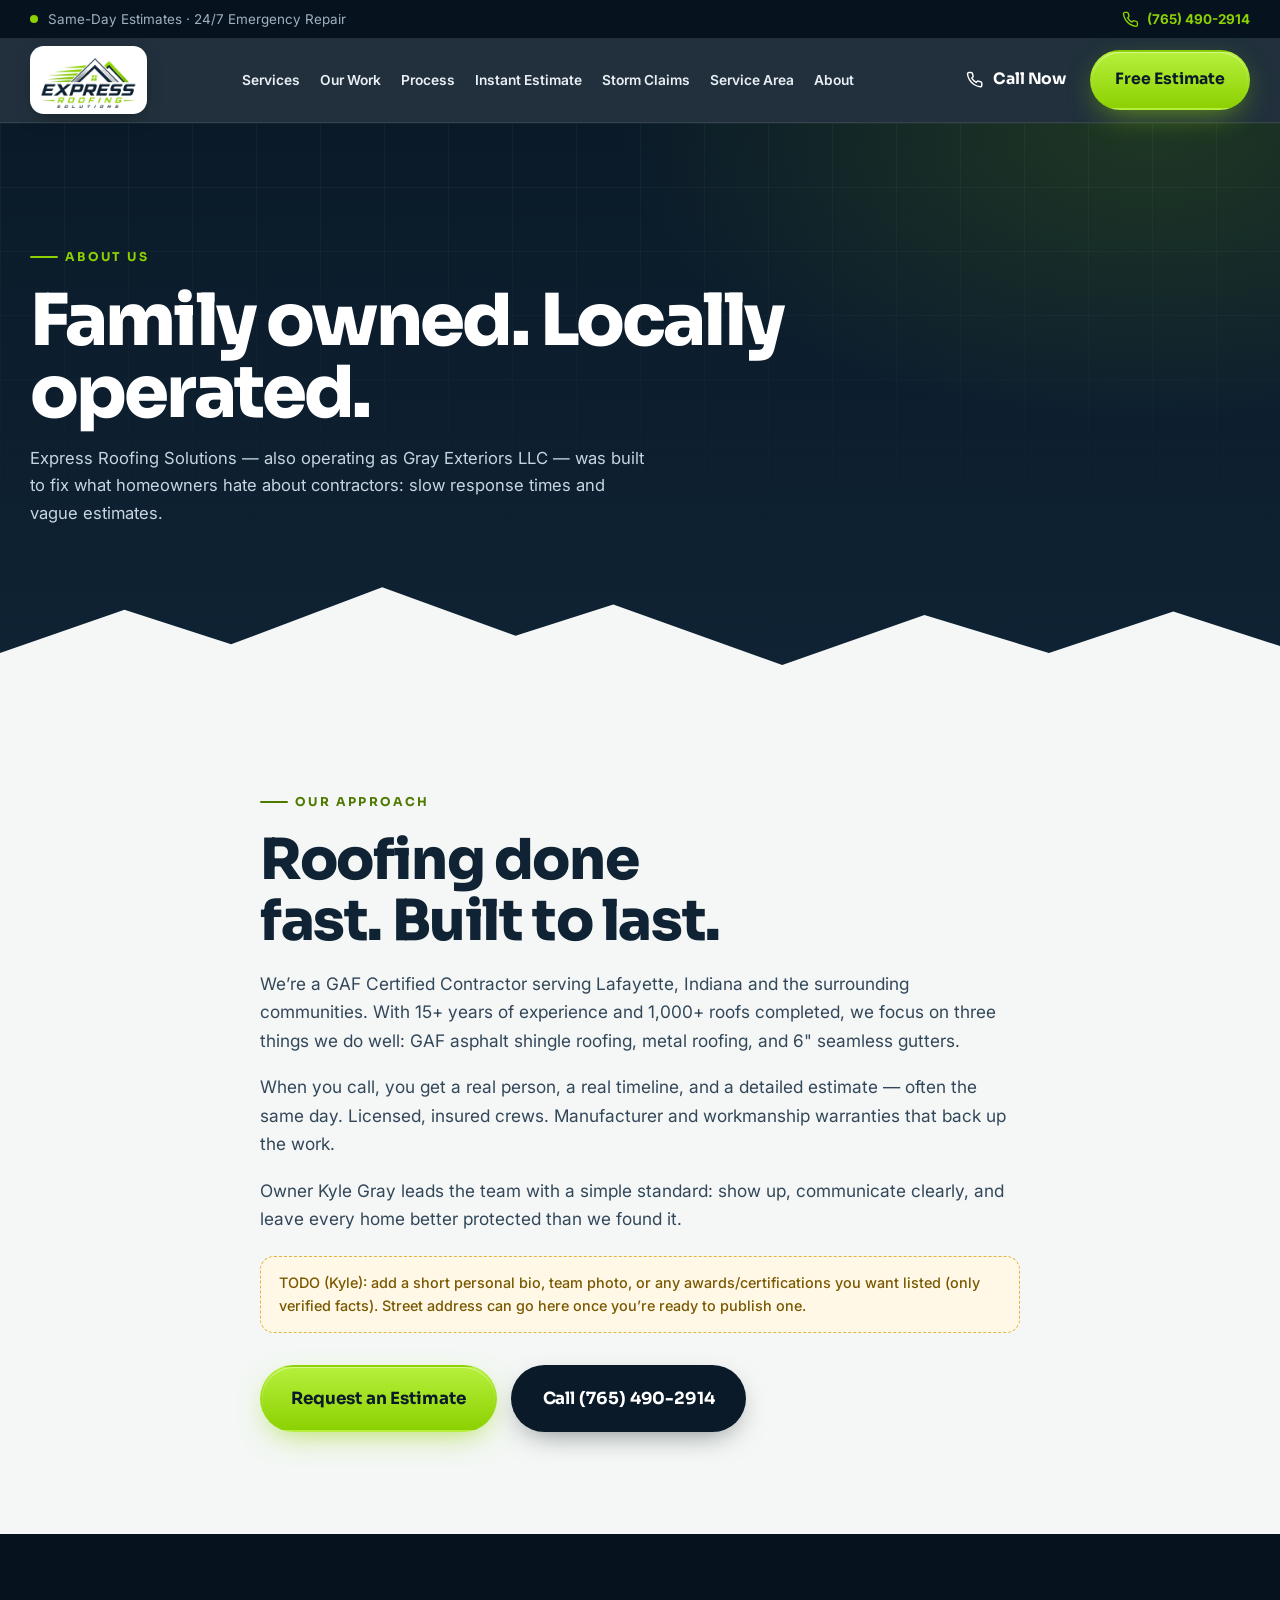
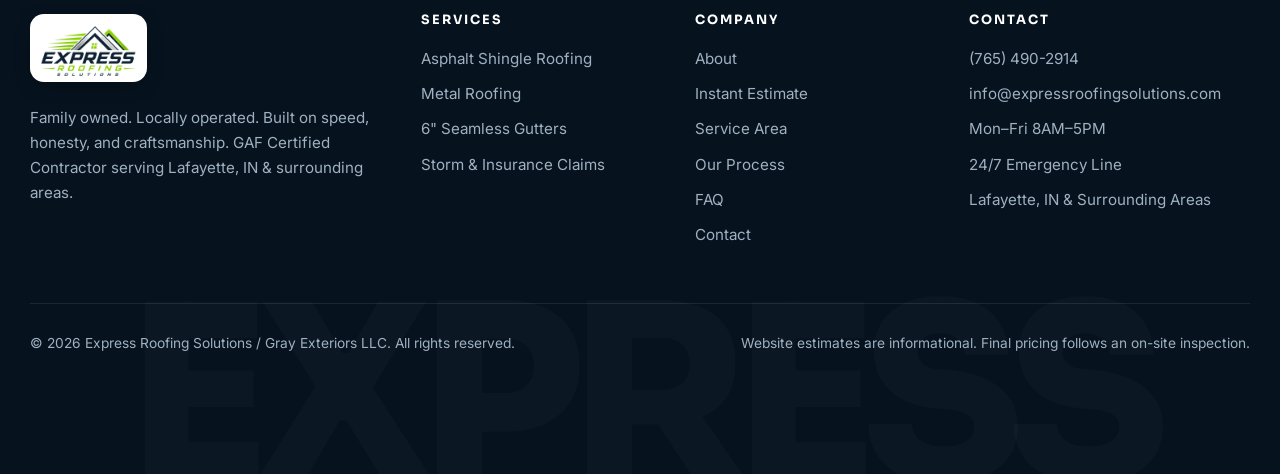
==== commit e6426454: "Add a customer instant roof estimate Let homeowners trace a satellite roof outline for a ballpark as" ====
--- a/about.html
+++ b/about.html
@@ -74,6 +74,7 @@
       <a href="index.html#services">Services</a>
       <a href="index.html#work">Our Work</a>
       <a href="index.html#process">Process</a>
+      <a href="instant-estimate.html">Instant Estimate</a>
       <a href="storm-damage-insurance-claims.html">Storm Claims</a>
       <a href="lafayette-roofing.html">Service Area</a>
       <a href="about.html">About</a>
@@ -137,6 +138,7 @@
     <div class="footer-col">
       <h5>Company</h5>
       <a href="about.html">About</a>
+      <a href="instant-estimate.html">Instant Estimate</a>
       <a href="lafayette-roofing.html">Service Area</a>
       <a href="index.html#process">Our Process</a>
       <a href="index.html#faq">FAQ</a>
--- a/styles.css
+++ b/styles.css
@@ -72,8 +72,9 @@
 .logo{display:inline-flex;text-decoration:none;flex:none}
 .logo-badge{display:inline-flex;background:#fff;border-radius:14px;padding:6px 10px;box-shadow:0 6px 20px -8px rgba(0,0,0,.5)}
 .logo-img{height:56px;width:auto}
-.main-nav{display:flex;gap:4px;margin-inline:auto}
-.main-nav a{color:var(--on-dark);text-decoration:none;font-weight:600;font-size:.94rem;padding:10px 14px;border-radius:999px;transition:background .2s,color .2s}
+.main-nav{display:flex;gap:2px;margin-inline:auto;min-width:0}
+.main-nav a{color:var(--on-dark);text-decoration:none;font-weight:600;font-size:.86rem;padding:8px 9px;border-radius:999px;transition:background .2s,color .2s;white-space:nowrap}
+.main-nav a[aria-current="page"]{color:var(--lime);background:rgba(140,209,2,.12)}
 .main-nav a:hover{background:rgba(255,255,255,.07);color:#fff}
 .header-cta{display:flex;align-items:center;gap:6px}
 .nav-toggle{display:none;width:46px;height:46px;border-radius:12px;border:1px solid var(--line-dark);background:rgba(255,255,255,.04);cursor:pointer;flex-direction:column;justify-content:center;align-items:center;gap:5px;margin-left:auto}
@@ -173,11 +174,12 @@
 .tile-metal{background:linear-gradient(145deg,var(--navy-700),var(--navy-900))}
 .tile-gutter{background:linear-gradient(160deg,#1d4466,var(--navy-800))}
 .tile-storm{background:linear-gradient(160deg,#20294a,var(--navy-900))}
-.tile-tool{grid-column:span 4;flex-direction:row;align-items:center;justify-content:space-between;gap:28px;background:linear-gradient(100deg,var(--lime) 0%,var(--lime-300) 100%);color:var(--navy-900);min-height:0;padding:30px 36px}
+.tile-tool{grid-column:span 4;flex-direction:row;flex-wrap:wrap;align-items:center;justify-content:space-between;gap:28px;background:linear-gradient(100deg,var(--lime) 0%,var(--lime-300) 100%);color:var(--navy-900);min-height:0;padding:30px 36px}
 .tile-tool h3{margin:0;font-size:clamp(1.3rem,2.2vw,1.8rem)}
 .tile-tool p{color:#25400a;margin-top:6px}
 .tile-tool .tile-icon{background:rgba(10,26,41,.1);border-color:rgba(10,26,41,.18);color:var(--navy-900)}
 .tile-tool .tool-left{display:flex;align-items:center;gap:22px}
+.tile-tool .tool-actions{display:flex;align-items:center;gap:12px;flex-wrap:wrap;flex:none}
 .tile-tool .btn-dark .icon{width:1em;height:1em}
 
 /* Before/After */
@@ -340,7 +342,8 @@
 .contact-details a,.contact-details span{color:#fff;font-weight:600;text-decoration:none;word-break:break-word}
 .contact-details a:hover{color:var(--lime-300)}
 .instant-estimate{margin-top:20px;padding:20px 22px;border-radius:16px;border:1px dashed rgba(140,209,2,.4);color:var(--on-dark-muted);font-size:.95rem}
-.instant-estimate a{display:inline-flex;align-items:center;gap:6px;margin-top:10px;color:var(--lime);font-weight:700;text-decoration:none}
+.instant-estimate .instant-actions{display:flex;flex-wrap:wrap;gap:8px 22px;margin-top:10px}
+.instant-estimate a{display:inline-flex;align-items:center;gap:6px;color:var(--lime);font-weight:700;text-decoration:none}
 .instant-estimate a:hover{color:var(--lime-300)}
 .form-card{background:#fff;border-radius:28px;padding:10px;box-shadow:0 40px 90px -30px rgba(0,0,0,.6);position:relative}
 .form-card-head{display:flex;align-items:center;justify-content:space-between;gap:12px;padding:16px 18px 12px;color:var(--text)}
@@ -401,7 +404,7 @@
 
 /* Responsive */
 @media (max-width:1100px){
-  .main-nav a{padding:10px 10px;font-size:.9rem}
+  .main-nav a{padding:8px 7px;font-size:.78rem}
   .header-cta .btn-ghost{display:none}
   .hero-inner{grid-template-columns:1fr;gap:40px}
   .hero-card{justify-self:start}
@@ -457,7 +460,8 @@
   .tile-feature{min-height:420px}
   .tile-tool{flex-direction:column;align-items:flex-start;min-height:0}
   .tile-tool .tool-left{flex-direction:column;align-items:flex-start;gap:16px}
-  .tile-tool .btn{width:100%}
+  .tile-tool .tool-actions{width:100%;flex-direction:column;align-items:stretch}
+  .tile-tool .tool-actions .btn{width:100%}
   .why-grid{grid-template-columns:1fr}
   .slots{gap:10px}
   .slot{padding:12px;font-size:.8rem;gap:10px}
@@ -496,6 +500,64 @@
   .mobile-cta-bar .btn{width:100%}
   .site-footer{padding-bottom:140px}
 }
+/* Instant estimate */
+.est-hero{padding-bottom:clamp(36px,5vw,64px)}
+.est-hero h1{max-width:14ch}
+.est-shell{position:relative;z-index:1;margin-top:-28px;padding:0 0 clamp(48px,8vw,88px)}
+.est-progress{display:flex;gap:8px;list-style:none;padding:0;margin:0 0 18px;overflow:auto}
+.est-progress li{flex:none}
+.est-progress button{font-family:var(--font-head);font-weight:700;font-size:.82rem;color:var(--muted);background:#fff;border:1px solid var(--line);border-radius:999px;padding:10px 14px;min-height:44px;cursor:pointer}
+.est-progress button[aria-current="step"]{background:var(--navy-800);color:#fff;border-color:var(--navy-800)}
+.est-progress button:disabled{opacity:.45;cursor:not-allowed}
+.est-card{background:#fff;border:1px solid var(--line);border-radius:22px;box-shadow:var(--shadow-sm);padding:clamp(18px,3vw,28px)}
+.est-card h2{font-size:clamp(1.6rem,3vw,2.2rem);font-weight:800}
+.est-lead{color:var(--muted);margin-top:8px;max-width:62ch}
+.est-search{position:relative;margin-top:22px}
+.est-search label,.est-field label,.est-fallback label{display:block;font-weight:700;font-size:.92rem;margin-bottom:8px}
+.est-search input,.est-field input,.est-field select,.est-fallback input,.est-fallback select{width:100%;font:inherit;color:var(--text);background:#fff;border:2px solid var(--line);border-radius:14px;padding:14px 16px;min-height:52px}
+.est-search input:focus,.est-field input:focus,.est-field select:focus,.est-fallback input:focus,.est-fallback select:focus{outline:3px solid var(--lime);outline-offset:2px;border-color:var(--lime-600)}
+.est-suggest{position:relative;z-index:30;margin-top:8px;background:#fff;border:1px solid var(--line);border-radius:16px;box-shadow:var(--shadow-sm);max-height:280px;overflow:auto;padding:6px}
+.est-suggest button{display:block;width:100%;text-align:left;background:transparent;border:0;border-radius:12px;padding:12px 12px;min-height:44px;font:inherit;cursor:pointer;color:var(--text)}
+.est-suggest button[aria-selected="true"],.est-suggest button:hover{background:#f3f8e6}
+.est-status{min-height:1.4em;margin-top:10px;color:var(--muted);font-size:.95rem}
+.est-status.is-error{color:#8d1d1d}
+.est-map{height:min(62vh,560px);min-height:320px;border-radius:18px;overflow:hidden;margin-top:18px;border:1px solid var(--line);background:var(--navy-800)}
+.est-map .leaflet-container{height:100%;width:100%;font-family:var(--font-body);background:#16304a}
+.leaflet-container img.leaflet-tile,.leaflet-container .leaflet-marker-icon,.leaflet-container .leaflet-marker-shadow{max-width:none;max-height:none}
+.leaflet-control-zoom a{width:44px;height:44px;line-height:44px;font-size:22px}
+.est-attrib{margin-top:8px;color:var(--muted);font-size:.78rem}
+.est-actions,.est-result-actions{display:flex;flex-wrap:wrap;gap:10px;margin-top:18px}
+.est-actions .btn,.est-result-actions .btn,.est-fallback .btn{min-height:48px}
+.est-actions .btn:disabled,.est-result-actions .btn:disabled{opacity:.45;cursor:not-allowed}
+.leaflet-control-attribution{font-size:11px;line-height:1.3;max-width:min(70vw,520px);white-space:normal}
+.est-note{margin-top:12px;color:var(--muted);font-size:.92rem}
+.est-fallback{margin-top:16px;padding:16px;border-radius:16px;background:var(--bg);border:1px dashed #b7c8bc;display:grid;gap:14px}
+.est-fallback[hidden]{display:none !important}
+.est-fallback .est-split{display:grid;grid-template-columns:1fr 140px;gap:12px}
+.est-choices{display:grid;gap:10px;margin-top:18px;border:0;padding:0}
+.est-choices legend{font-family:var(--font-head);font-weight:800;font-size:clamp(1.6rem,3vw,2.2rem);letter-spacing:-.025em;margin-bottom:6px}
+.choice{display:flex;align-items:center;gap:14px;padding:16px;border:2px solid var(--line);border-radius:16px;cursor:pointer;min-height:64px;background:#fff}
+.choice:has(input:focus-visible){outline:3px solid var(--lime);outline-offset:2px}
+.choice:has(input:checked){border-color:var(--lime-600);background:#f4fbe3}
+.choice input{width:22px;height:22px;accent-color:#4f7a00;flex:none}
+.choice strong{display:block;font-family:var(--font-head)}
+.choice small{display:block;color:var(--muted);font-size:.88rem}
+.est-price{font-family:var(--font-head);font-weight:800;font-size:clamp(2.1rem,6vw,3.5rem);letter-spacing:-.04em;line-height:1.05;margin-top:12px;color:var(--navy-800)}
+.est-detail{margin-top:10px;font-size:1.05rem}
+.est-disclaimer{margin-top:16px;padding:14px 16px;border-radius:14px;background:#f4f7f5;border-left:4px solid var(--lime);color:var(--navy-800);font-weight:600}
+.est-summary{margin-top:16px;white-space:pre-wrap;font-family:ui-monospace,SFMono-Regular,Menlo,Consolas,monospace;font-size:.86rem;line-height:1.5;background:var(--navy-900);color:#e9f0f5;border-radius:16px;padding:16px}
+.est-form{margin-top:28px}
+.vertex-icon{width:28px;height:28px;border-radius:50%;background:var(--lime);color:var(--navy-900);border:2px solid #fff;display:grid;place-items:center;font-family:var(--font-head);font-weight:800;font-size:.8rem;box-shadow:0 4px 10px rgba(0,0,0,.35)}
+@media (max-width:720px){
+  .est-fallback .est-split{grid-template-columns:1fr}
+  .est-actions .btn,.est-result-actions .btn{width:100%}
+  .est-map{min-height:300px;height:50vh}
+  .est-shell{padding-bottom:24px}
+  body.page-estimate .mobile-cta-bar{display:none}
+  body.page-estimate .site-footer{padding-bottom:48px}
+  .leaflet-control-attribution{font-size:10px;max-width:calc(100% - 54px)}
+}
+
 @media (prefers-reduced-motion:reduce){
   *,*::before,*::after{animation-duration:.001ms!important;animation-iteration-count:1!important;transition-duration:.001ms!important;scroll-behavior:auto!important}
   .ridge-stroke,.hero h1 .swoosh path{stroke-dashoffset:0}
